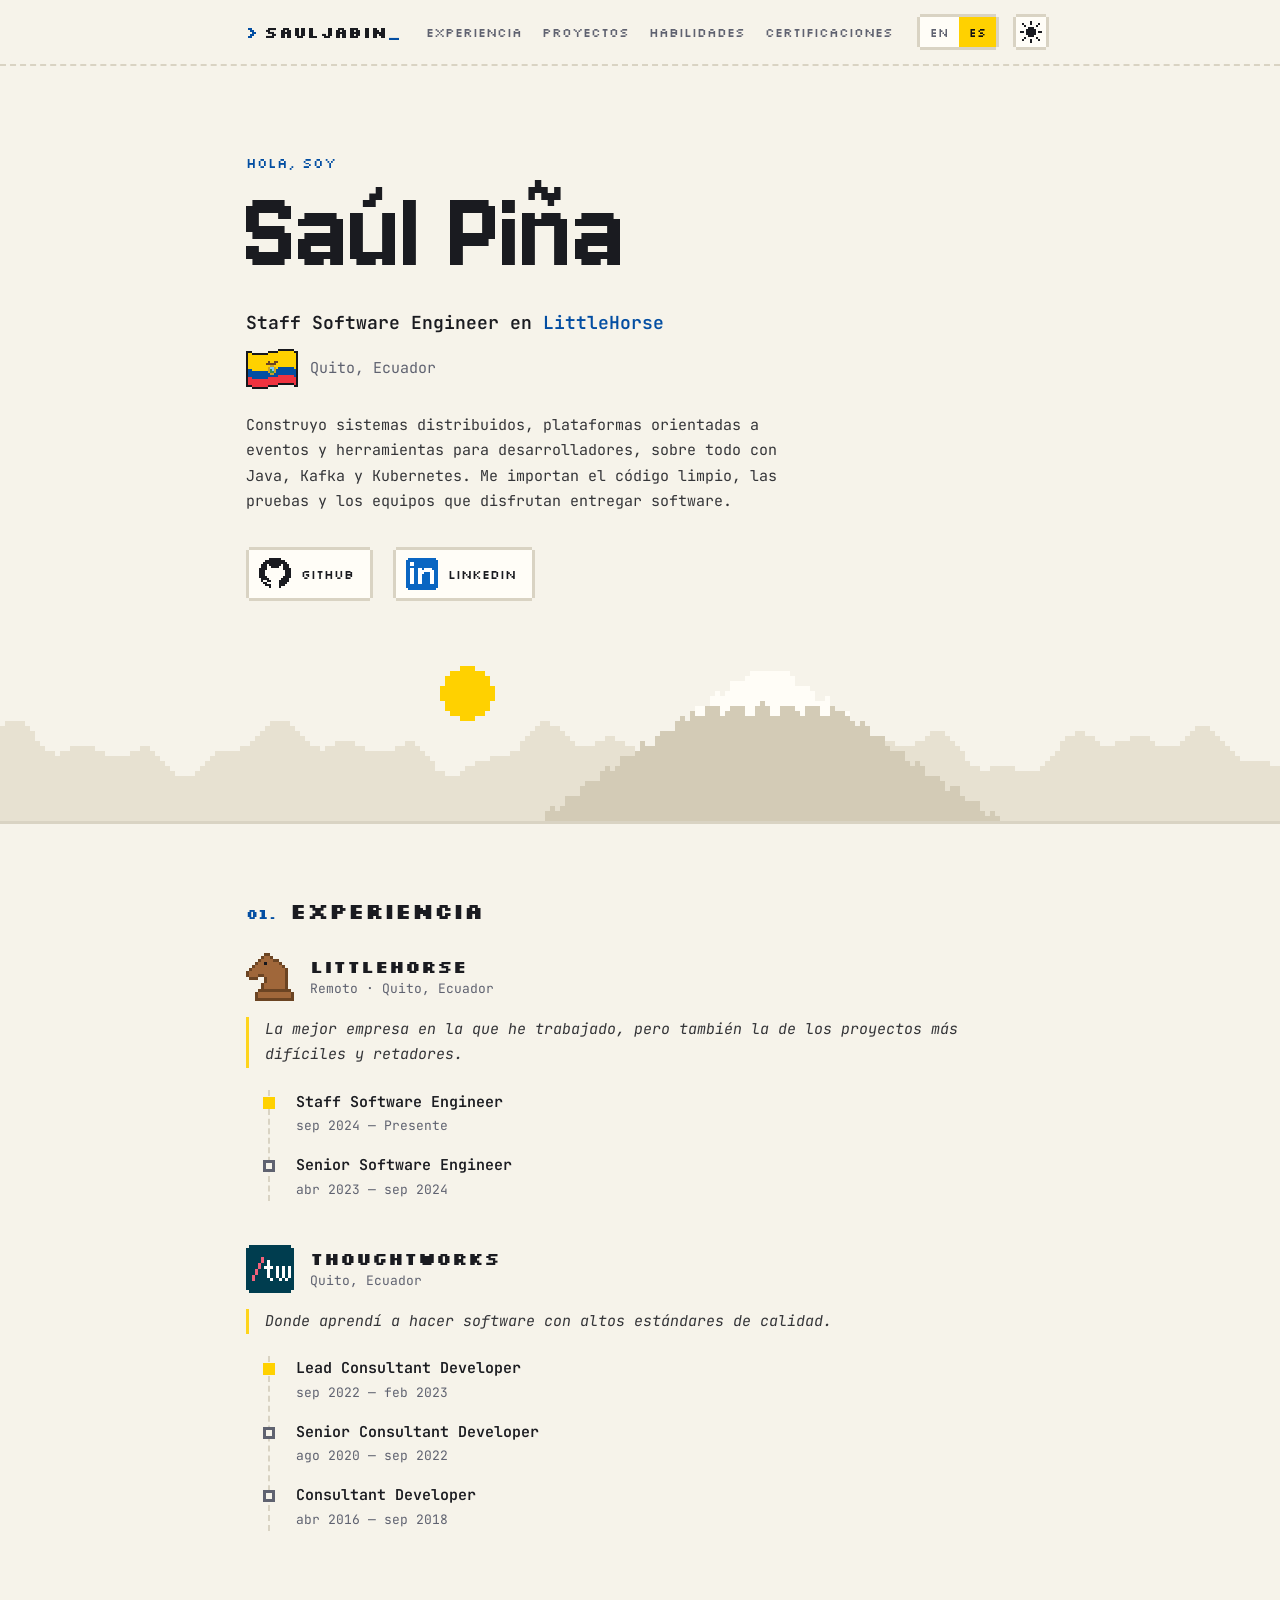
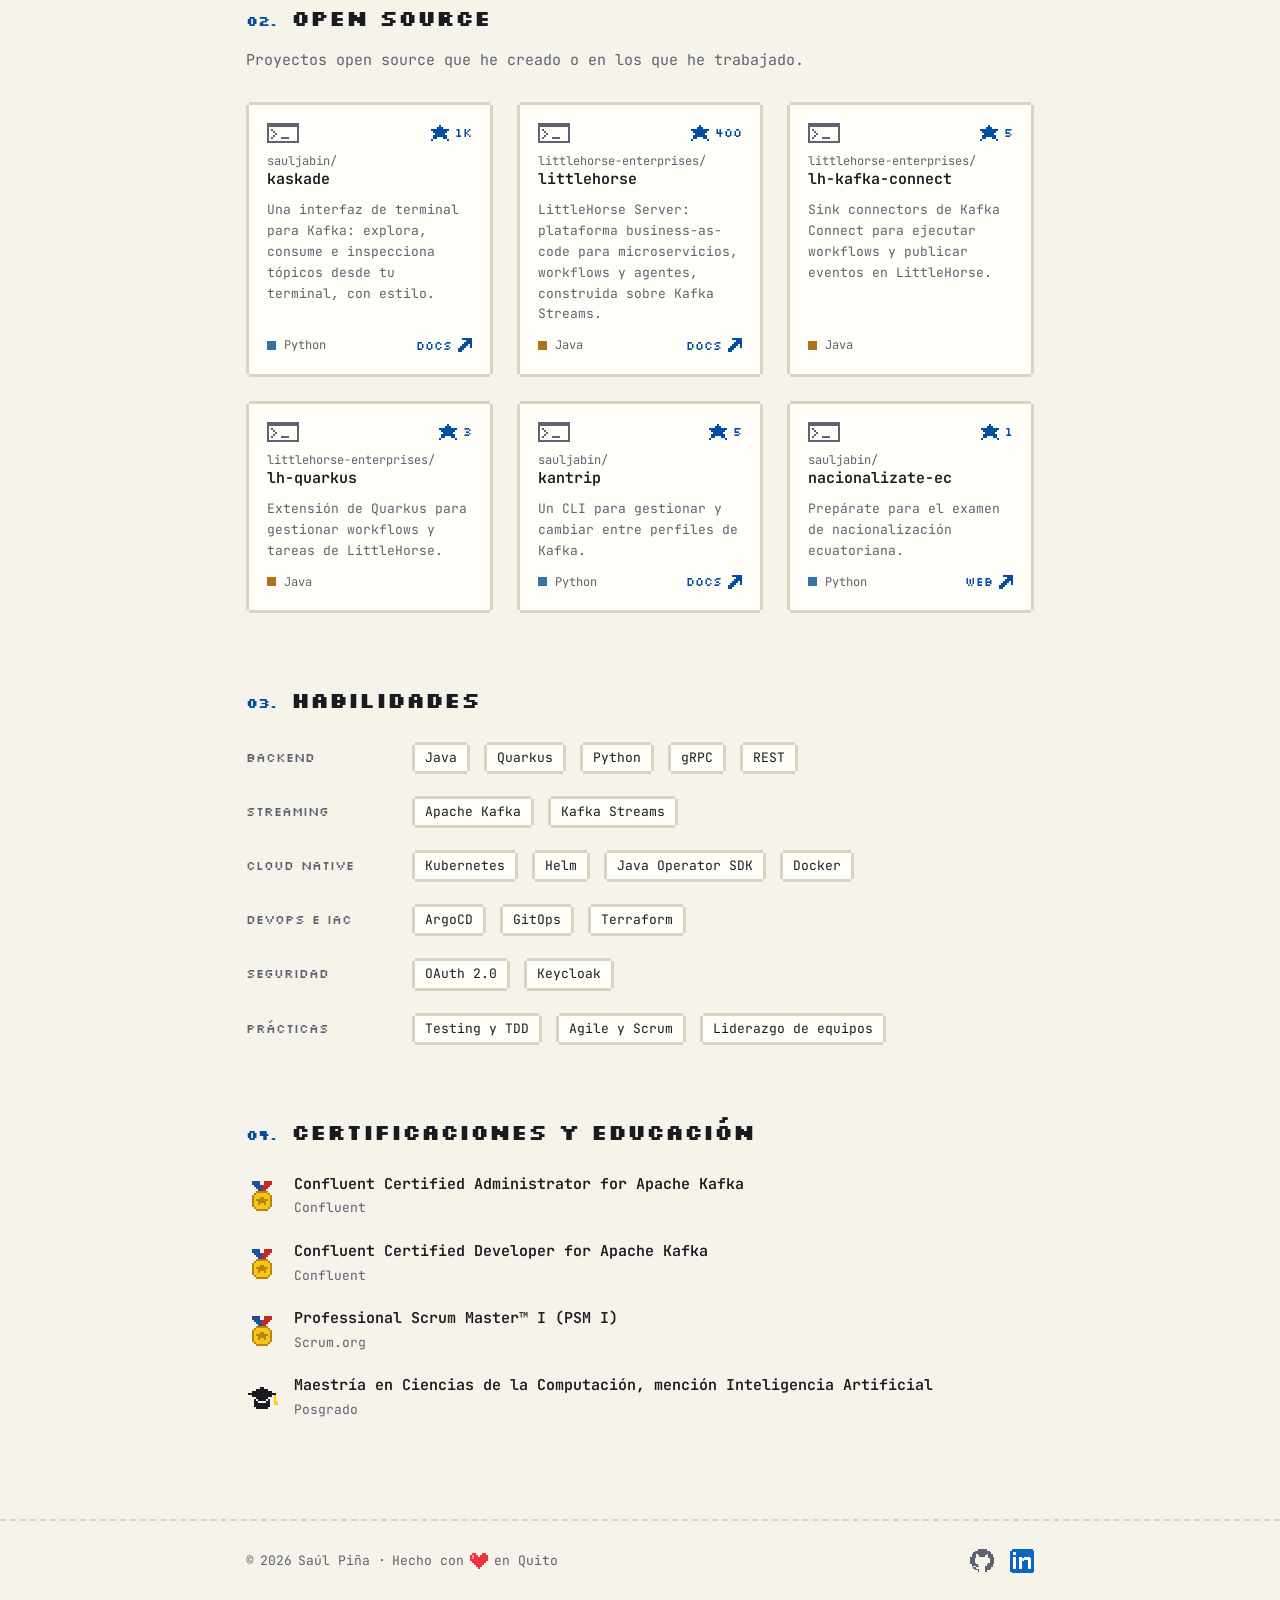
==== es/index.html @ d89e88f1 "fix(assets): stop browsers from mixing new pages with stale cached files GitHub Pages caches assets " ====
<!doctype html>
<!-- generated by tools/build.py: edit index.html and tools/es.json instead -->
<html lang="es">
  <head>
    <meta charset="utf-8">
    <meta name="viewport" content="width=device-width, initial-scale=1">
    <title data-i18n="meta.title">Saúl Piña · Staff Software Engineer en LittleHorse</title>
    <meta name="description" content="Saúl Piña, Staff Software Engineer en LittleHorse. Sistemas distribuidos, Apache Kafka, Kubernetes y Java desde Quito, Ecuador." data-i18n-content="meta.description">
    <meta name="author" content="Saúl Piña">
    <meta name="robots" content="index, follow">
    <link rel="canonical" href="https://sauljabin.dev/es/" data-page-url>
    <link rel="alternate" hreflang="en" href="https://sauljabin.dev/">
    <link rel="alternate" hreflang="es" href="https://sauljabin.dev/es/">
    <link rel="alternate" hreflang="x-default" href="https://sauljabin.dev/">
    <link rel="icon" href="/favicon.svg?v=9bf5a521" type="image/svg+xml">
    <link rel="apple-touch-icon" href="/apple-touch-icon.png?v=31f1ea6d">
    <meta name="theme-color" content="#0e0f13" media="(prefers-color-scheme: dark)">
    <meta name="theme-color" content="#f6f3ea" media="(prefers-color-scheme: light)">

    <meta property="og:type" content="profile">
    <meta property="og:site_name" content="sauljabin.dev">
    <meta property="og:url" content="https://sauljabin.dev/es/" data-page-url>
    <meta property="og:title" content="Saúl Piña · Staff Software Engineer en LittleHorse" data-i18n-content="meta.title">
    <meta property="og:description" content="Sistemas distribuidos, Apache Kafka, Kubernetes y Java desde Quito, Ecuador." data-i18n-content="meta.ogDescription">
    <meta property="og:locale" content="es_EC" data-i18n-content="meta.locale">
    <meta property="og:locale:alternate" content="en_US" data-i18n-content="meta.localeAlternate">
    <meta property="og:image" content="https://sauljabin.dev/assets/img/og.png?v=f5eff0d9">
    <meta property="og:image:width" content="1200">
    <meta property="og:image:height" content="630">
    <meta property="og:image:alt" content="Pixel art: Saúl Piña, Staff Software Engineer, con la bandera de Ecuador y el volcán Cotopaxi" data-i18n-content="meta.imageAlt">
    <meta property="profile:first_name" content="Saúl">
    <meta property="profile:last_name" content="Piña">
    <meta property="profile:username" content="sauljabin">
    <meta name="twitter:card" content="summary_large_image">
    <meta name="twitter:image" content="https://sauljabin.dev/assets/img/og.png?v=f5eff0d9">

    <script type="application/ld+json">
      {
        "@context": "https://schema.org",
        "@type": "Person",
        "name": "Saúl Piña",
        "alternateName": "sauljabin",
        "url": "https://sauljabin.dev/",
        "image": "https://github.com/sauljabin.png",
        "jobTitle": "Staff Software Engineer",
        "worksFor": { "@type": "Organization", "name": "LittleHorse", "url": "https://littlehorse.io" },
        "alumniOf": { "@type": "Organization", "name": "Thoughtworks", "url": "https://www.thoughtworks.com" },
        "address": { "@type": "PostalAddress", "addressLocality": "Quito", "addressCountry": "EC" },
        "knowsAbout": ["Java", "Quarkus", "Apache Kafka", "Kafka Streams", "Kubernetes", "Helm", "Java Operator SDK", "Docker", "Python", "gRPC", "REST", "Keycloak", "OAuth 2.0", "ArgoCD", "GitOps", "Terraform", "Test-driven development", "Scrum"],
        "hasCredential": [
          { "@type": "EducationalOccupationalCredential", "name": "Confluent Certified Administrator for Apache Kafka", "recognizedBy": { "@type": "Organization", "name": "Confluent" } },
          { "@type": "EducationalOccupationalCredential", "name": "Confluent Certified Developer for Apache Kafka", "recognizedBy": { "@type": "Organization", "name": "Confluent" } },
          { "@type": "EducationalOccupationalCredential", "name": "Professional Scrum Master I (PSM I)", "recognizedBy": { "@type": "Organization", "name": "Scrum.org" } },
          { "@type": "EducationalOccupationalCredential", "name": "Master's Degree in Computer Science, mention in Artificial Intelligence", "credentialCategory": "degree" }
        ],
        "sameAs": ["https://github.com/sauljabin", "https://www.linkedin.com/in/sauljabin/"]
      }
    </script>

    <script>
      try {
        // set theme before first paint to avoid a flash
        const theme = localStorage.getItem("theme");
        if (theme) document.documentElement.dataset.theme = theme;

        // send people to their language: saved choice first, then the browser's
        const lang = document.documentElement.lang;
        const saved = localStorage.getItem("lang");
        const browserEs = /^es\b/i.test(navigator.language || "");
        if (lang === "en" && (saved === "es" || (!saved && browserEs))) location.replace("/es/");
        if (lang === "es" && saved === "en") location.replace("/");
      } catch (e) {}
    </script>

    <link rel="preconnect" href="https://fonts.googleapis.com">
    <link rel="preconnect" href="https://fonts.gstatic.com" crossorigin>
    <link href="https://fonts.googleapis.com/css2?family=Jersey+10&family=JetBrains+Mono:ital,wght@0,400;0,600;1,400&family=Silkscreen:wght@400;700&display=swap" rel="stylesheet">
    <link rel="stylesheet" href="/assets/css/style.css?v=435826d3">
    <script src="/assets/js/main.js?v=8b68b13b" defer></script>
  </head>
  <body>
    <a class="skip" href="#main" data-i18n="skip">Saltar al contenido</a>

    <header class="topbar">
      <div class="wrap topbar-inner">
        <a class="logo" href="/es/" aria-label="sauljabin.dev">
          <span class="logo-prompt">&gt;</span>sauljabin<span class="cursor" aria-hidden="true">_</span>
        </a>
        <nav class="nav" aria-label="Sections">
          <a href="#experience" data-i18n="nav.experience">Experiencia</a>
          <a href="#projects" data-i18n="nav.projects">Proyectos</a>
          <a href="#skills" data-i18n="nav.skills">Habilidades</a>
          <a href="#certs" data-i18n="nav.certs">Certificaciones</a>
        </nav>
        <div class="controls">
          <nav class="lang" aria-label="Language">
            <a href="/" hreflang="en" lang="en" data-lang="en">EN</a>
            <a href="/es/" hreflang="es" lang="es" data-lang="es" aria-current="page">ES</a>
          </nav>
          <button type="button" class="theme-toggle" aria-label="Cambiar tema" data-i18n-label="theme">
            <svg class="px icon-sun" width="22" height="22" aria-hidden="true"><use href="/assets/img/pixel.svg?v=9d64ddb9#sun"/></svg>
            <svg class="px icon-moon" width="22" height="22" aria-hidden="true"><use href="/assets/img/pixel.svg?v=9d64ddb9#moon"/></svg>
          </button>
        </div>
      </div>
    </header>

    <main id="main">
      <section class="hero wrap">
        <p class="hello" data-i18n="hero.hello">Hola, soy</p>
        <h1 class="name">Saúl Piña</h1>
        <p class="role">
          <span data-i18n="hero.role">Staff Software Engineer en</span>
          <a href="https://littlehorse.io" target="_blank" rel="noopener">LittleHorse</a>
        </p>
        <p class="location">
          <svg class="px" width="52" height="40" role="img" aria-label="Ecuador"><use href="/assets/img/pixel.svg?v=9d64ddb9#flag-ec"/></svg>
          <span>Quito, Ecuador</span>
        </p>
        <p class="bio" data-i18n="hero.bio">Construyo sistemas distribuidos, plataformas orientadas a eventos y herramientas para desarrolladores, sobre todo con Java, Kafka y Kubernetes. Me importan el código limpio, las pruebas y los equipos que disfrutan entregar software.</p>
        <ul class="socials">
          <li>
            <a class="btn" href="https://github.com/sauljabin" target="_blank" rel="noopener me">
              <svg class="px" width="32" height="32" aria-hidden="true"><use href="/assets/img/pixel.svg?v=9d64ddb9#github"/></svg>
              <span>GitHub</span>
            </a>
          </li>
          <li>
            <a class="btn" href="https://www.linkedin.com/in/sauljabin/" target="_blank" rel="noopener me">
              <svg class="px" width="32" height="32" aria-hidden="true"><use href="/assets/img/pixel.svg?v=9d64ddb9#linkedin"/></svg>
              <span>LinkedIn</span>
            </a>
          </li>
        </ul>
      </section>

      <div class="scene" aria-hidden="true">
        <svg class="px" viewBox="0 0 560 36" preserveAspectRatio="xMidYMax slice">
          <use class="scene-sun" href="/assets/img/pixel.svg?v=9d64ddb9#scene-sun"/>
          <use class="scene-far" href="/assets/img/pixel.svg?v=9d64ddb9#scene-far"/>
          <use class="scene-mountain" href="/assets/img/pixel.svg?v=9d64ddb9#scene-mountain"/>
          <use class="scene-snow" href="/assets/img/pixel.svg?v=9d64ddb9#scene-snow"/>
        </svg>
      </div>

      <section id="experience" class="section wrap">
        <h2><span class="num">01</span><span data-i18n="nav.experience">Experiencia</span></h2>

        <article class="company">
          <header class="company-head">
            <svg class="px company-logo" width="48" height="48" aria-hidden="true"><use href="/assets/img/pixel.svg?v=9d64ddb9#knight"/></svg>
            <div>
              <h3><a href="https://littlehorse.io" target="_blank" rel="noopener">LittleHorse</a></h3>
              <p class="meta"><span data-i18n="exp.remote">Remoto</span> · Quito, Ecuador</p>
            </div>
          </header>
          <blockquote data-i18n="exp.lh">La mejor empresa en la que he trabajado, pero también la de los proyectos más difíciles y retadores.</blockquote>
          <ol class="roles">
            <li>
              <h4>Staff Software Engineer</h4>
              <p class="meta"><time datetime="2024-09">sep 2024</time> — <span data-i18n="exp.present">Presente</span></p>
            </li>
            <li>
              <h4>Senior Software Engineer</h4>
              <p class="meta"><time datetime="2023-04">abr 2023</time> — <time datetime="2024-09">sep 2024</time></p>
            </li>
          </ol>
        </article>

        <article class="company">
          <header class="company-head">
            <svg class="px company-logo" width="48" height="48" aria-hidden="true"><use href="/assets/img/pixel.svg?v=9d64ddb9#tw"/></svg>
            <div>
              <h3><a href="https://www.thoughtworks.com" target="_blank" rel="noopener">Thoughtworks</a></h3>
              <p class="meta">Quito, Ecuador</p>
            </div>
          </header>
          <blockquote data-i18n="exp.tw">Donde aprendí a hacer software con altos estándares de calidad.</blockquote>
          <ol class="roles">
            <li>
              <h4>Lead Consultant Developer</h4>
              <p class="meta"><time datetime="2022-09">sep 2022</time> — <time datetime="2023-02">feb 2023</time></p>
            </li>
            <li>
              <h4>Senior Consultant Developer</h4>
              <p class="meta"><time datetime="2020-08">ago 2020</time> — <time datetime="2022-09">sep 2022</time></p>
            </li>
            <li>
              <h4>Consultant Developer</h4>
              <p class="meta"><time datetime="2016-04">abr 2016</time> — <time datetime="2018-09">sep 2018</time></p>
            </li>
          </ol>
        </article>
      </section>

      <section id="projects" class="section wrap">
        <h2><span class="num">02</span><span data-i18n="projects.title">Open source</span></h2>
        <p class="lead" data-i18n="projects.lead">Proyectos open source que he creado o en los que he trabajado.</p>

        <ul class="grid">
          <li class="card" data-repo="sauljabin/kaskade">
            <div class="card-top">
              <svg class="px" width="32" height="20" aria-hidden="true"><use href="/assets/img/pixel.svg?v=9d64ddb9#terminal"/></svg>
              <span class="stars" title="GitHub stars"><svg class="px" width="18" height="16" aria-hidden="true"><use href="/assets/img/pixel.svg?v=9d64ddb9#star"/></svg><span class="stars-count">1k</span></span>
            </div>
            <h3><a class="card-link" href="https://github.com/sauljabin/kaskade" target="_blank" rel="noopener"><span class="owner">sauljabin/</span>kaskade</a></h3>
            <p data-i18n="projects.kaskade">Una interfaz de terminal para Kafka: explora, consume e inspecciona tópicos desde tu terminal, con estilo.</p>
            <div class="card-foot">
              <span class="langtag" style="--lang: #3572a5">Python</span>
              <a class="site" href="https://sauljabin.dev/kaskade/" target="_blank" rel="noopener">docs <svg class="px" width="14" height="14" aria-hidden="true"><use href="/assets/img/pixel.svg?v=9d64ddb9#arrow"/></svg></a>
            </div>
          </li>
          <li class="card" data-repo="littlehorse-enterprises/littlehorse">
            <div class="card-top">
              <svg class="px" width="32" height="20" aria-hidden="true"><use href="/assets/img/pixel.svg?v=9d64ddb9#terminal"/></svg>
              <span class="stars" title="GitHub stars"><svg class="px" width="18" height="16" aria-hidden="true"><use href="/assets/img/pixel.svg?v=9d64ddb9#star"/></svg><span class="stars-count">400</span></span>
            </div>
            <h3><a class="card-link" href="https://github.com/littlehorse-enterprises/littlehorse" target="_blank" rel="noopener"><span class="owner">littlehorse-enterprises/</span>littlehorse</a></h3>
            <p data-i18n="projects.littlehorse">LittleHorse Server: plataforma business-as-code para microservicios, workflows y agentes, construida sobre Kafka Streams.</p>
            <div class="card-foot">
              <span class="langtag" style="--lang: #b07219">Java</span>
              <a class="site" href="https://littlehorse.io/docs/server" target="_blank" rel="noopener">docs <svg class="px" width="14" height="14" aria-hidden="true"><use href="/assets/img/pixel.svg?v=9d64ddb9#arrow"/></svg></a>
            </div>
          </li>
          <li class="card" data-repo="littlehorse-enterprises/lh-kafka-connect">
            <div class="card-top">
              <svg class="px" width="32" height="20" aria-hidden="true"><use href="/assets/img/pixel.svg?v=9d64ddb9#terminal"/></svg>
              <span class="stars" title="GitHub stars"><svg class="px" width="18" height="16" aria-hidden="true"><use href="/assets/img/pixel.svg?v=9d64ddb9#star"/></svg><span class="stars-count">5</span></span>
            </div>
            <h3><a class="card-link" href="https://github.com/littlehorse-enterprises/lh-kafka-connect" target="_blank" rel="noopener"><span class="owner">littlehorse-enterprises/</span>lh-kafka-connect</a></h3>
            <p data-i18n="projects.lhKafkaConnect">Sink connectors de Kafka Connect para ejecutar workflows y publicar eventos en LittleHorse.</p>
            <div class="card-foot">
              <span class="langtag" style="--lang: #b07219">Java</span>
            </div>
          </li>
          <li class="card" data-repo="littlehorse-enterprises/lh-quarkus">
            <div class="card-top">
              <svg class="px" width="32" height="20" aria-hidden="true"><use href="/assets/img/pixel.svg?v=9d64ddb9#terminal"/></svg>
              <span class="stars" title="GitHub stars"><svg class="px" width="18" height="16" aria-hidden="true"><use href="/assets/img/pixel.svg?v=9d64ddb9#star"/></svg><span class="stars-count">3</span></span>
            </div>
            <h3><a class="card-link" href="https://github.com/littlehorse-enterprises/lh-quarkus" target="_blank" rel="noopener"><span class="owner">littlehorse-enterprises/</span>lh-quarkus</a></h3>
            <p data-i18n="projects.lhQuarkus">Extensión de Quarkus para gestionar workflows y tareas de LittleHorse.</p>
            <div class="card-foot">
              <span class="langtag" style="--lang: #b07219">Java</span>
            </div>
          </li>
          <li class="card" data-repo="sauljabin/kantrip">
            <div class="card-top">
              <svg class="px" width="32" height="20" aria-hidden="true"><use href="/assets/img/pixel.svg?v=9d64ddb9#terminal"/></svg>
              <span class="stars" title="GitHub stars"><svg class="px" width="18" height="16" aria-hidden="true"><use href="/assets/img/pixel.svg?v=9d64ddb9#star"/></svg><span class="stars-count">5</span></span>
            </div>
            <h3><a class="card-link" href="https://github.com/sauljabin/kantrip" target="_blank" rel="noopener"><span class="owner">sauljabin/</span>kantrip</a></h3>
            <p data-i18n="projects.kantrip">Un CLI para gestionar y cambiar entre perfiles de Kafka.</p>
            <div class="card-foot">
              <span class="langtag" style="--lang: #3572a5">Python</span>
              <a class="site" href="https://sauljabin.dev/kantrip/" target="_blank" rel="noopener">docs <svg class="px" width="14" height="14" aria-hidden="true"><use href="/assets/img/pixel.svg?v=9d64ddb9#arrow"/></svg></a>
            </div>
          </li>
          <li class="card" data-repo="sauljabin/nacionalizate-ec">
            <div class="card-top">
              <svg class="px" width="32" height="20" aria-hidden="true"><use href="/assets/img/pixel.svg?v=9d64ddb9#terminal"/></svg>
              <span class="stars" title="GitHub stars"><svg class="px" width="18" height="16" aria-hidden="true"><use href="/assets/img/pixel.svg?v=9d64ddb9#star"/></svg><span class="stars-count">1</span></span>
            </div>
            <h3><a class="card-link" href="https://github.com/sauljabin/nacionalizate-ec" target="_blank" rel="noopener"><span class="owner">sauljabin/</span>nacionalizate-ec</a></h3>
            <p data-i18n="projects.nacionalizate">Prepárate para el examen de nacionalización ecuatoriana.</p>
            <div class="card-foot">
              <span class="langtag" style="--lang: #3572a5">Python</span>
              <a class="site" href="https://sauljabin.dev/nacionalizate-ec/" target="_blank" rel="noopener">web <svg class="px" width="14" height="14" aria-hidden="true"><use href="/assets/img/pixel.svg?v=9d64ddb9#arrow"/></svg></a>
            </div>
          </li>
        </ul>
      </section>

      <section id="skills" class="section wrap">
        <h2><span class="num">03</span><span data-i18n="nav.skills">Habilidades</span></h2>
        <dl class="skills">
          <div>
            <dt data-i18n="skills.backend">Backend</dt>
            <dd><ul class="chips"><li>Java</li><li>Quarkus</li><li>Python</li><li>gRPC</li><li>REST</li></ul></dd>
          </div>
          <div>
            <dt data-i18n="skills.streaming">Streaming</dt>
            <dd><ul class="chips"><li>Apache Kafka</li><li>Kafka Streams</li></ul></dd>
          </div>
          <div>
            <dt data-i18n="skills.platform">Cloud native</dt>
            <dd><ul class="chips"><li>Kubernetes</li><li>Helm</li><li>Java Operator SDK</li><li>Docker</li></ul></dd>
          </div>
          <div>
            <dt data-i18n="skills.devops">DevOps e IaC</dt>
            <dd><ul class="chips"><li>ArgoCD</li><li>GitOps</li><li>Terraform</li></ul></dd>
          </div>
          <div>
            <dt data-i18n="skills.security">Seguridad</dt>
            <dd><ul class="chips"><li>OAuth 2.0</li><li>Keycloak</li></ul></dd>
          </div>
          <div>
            <dt data-i18n="skills.practices">Prácticas</dt>
            <dd><ul class="chips"><li data-i18n="skills.tdd">Testing y TDD</li><li data-i18n="skills.agile">Agile y Scrum</li><li data-i18n="skills.leadership">Liderazgo de equipos</li></ul></dd>
          </div>
        </dl>
      </section>

      <section id="certs" class="section wrap">
        <h2><span class="num">04</span><span data-i18n="certs.title">Certificaciones y educación</span></h2>
        <ul class="certs">
          <li>
            <svg class="px" width="32" height="32" aria-hidden="true"><use href="/assets/img/pixel.svg?v=9d64ddb9#medal"/></svg>
            <div><strong>Confluent Certified Administrator for Apache Kafka</strong><span class="meta">Confluent</span></div>
          </li>
          <li>
            <svg class="px" width="32" height="32" aria-hidden="true"><use href="/assets/img/pixel.svg?v=9d64ddb9#medal"/></svg>
            <div><strong>Confluent Certified Developer for Apache Kafka</strong><span class="meta">Confluent</span></div>
          </li>
          <li>
            <svg class="px" width="32" height="32" aria-hidden="true"><use href="/assets/img/pixel.svg?v=9d64ddb9#medal"/></svg>
            <div><strong>Professional Scrum Master™ I (PSM I)</strong><span class="meta">Scrum.org</span></div>
          </li>
          <li>
            <svg class="px" width="32" height="32" aria-hidden="true"><use href="/assets/img/pixel.svg?v=9d64ddb9#cap"/></svg>
            <div><strong data-i18n="certs.master">Maestría en Ciencias de la Computación, mención Inteligencia Artificial</strong><span class="meta" data-i18n="certs.masterMeta">Posgrado</span></div>
          </li>
        </ul>
      </section>
    </main>

    <footer class="footer">
      <div class="wrap footer-inner">
        <p>
          © <span class="year">2026</span> Saúl Piña ·
          <span data-i18n="footer.made">Hecho con</span>
          <svg class="px heart" width="18" height="16" role="img" aria-label="love"><use href="/assets/img/pixel.svg?v=9d64ddb9#heart"/></svg>
          <span data-i18n="footer.in">en Quito</span>
        </p>
        <ul class="footer-links">
          <li><a href="https://github.com/sauljabin" target="_blank" rel="noopener" aria-label="GitHub"><svg class="px" width="24" height="24" aria-hidden="true"><use href="/assets/img/pixel.svg?v=9d64ddb9#github"/></svg></a></li>
          <li><a href="https://www.linkedin.com/in/sauljabin/" target="_blank" rel="noopener" aria-label="LinkedIn"><svg class="px" width="24" height="24" aria-hidden="true"><use href="/assets/img/pixel.svg?v=9d64ddb9#linkedin"/></svg></a></li>
        </ul>
      </div>
    </footer>
  </body>
</html>
---- assets/css/style.css ----
:root {
  --bg: #0e0f13;
  --surface: #15171d;
  --text: #e9e6dc;
  --muted: #8d909b;
  --line: #2a2d36;
  --accent: #ffd100;
  --accent-text: #ffd100;
  --on-accent: #0e0f13;
  --link: #ffd100;
  --scene-far: #1b1e26;
  --scene-mountain: #262a35;
  --scene-snow: #d9dce4;
  --scene-sun: #ffd100;

  --px: 3px;
  --control: 30px;
  --font-display: "Jersey 10", ui-monospace, monospace;
  --font-pixel: "Silkscreen", ui-monospace, monospace;
  --font-mono: "JetBrains Mono", ui-monospace, SFMono-Regular, Menlo, monospace;

  color-scheme: dark;
}

@media (prefers-color-scheme: light) {
  :root:not([data-theme="dark"]) {
    --bg: #f6f3ea;
    --surface: #fffdf7;
    --text: #1a1b20;
    --muted: #5f6270;
    --line: #d9d3c3;
    --accent-text: #034ea2;
    --link: #034ea2;
    --scene-far: #e7e1d1;
    --scene-mountain: #d3cbb6;
    --scene-snow: #fffdf7;
    --scene-sun: #ffd100;
    color-scheme: light;
  }
}

:root[data-theme="light"] {
  --bg: #f6f3ea;
  --surface: #fffdf7;
  --text: #1a1b20;
  --muted: #5f6270;
  --line: #d9d3c3;
  --accent-text: #034ea2;
  --link: #034ea2;
  --scene-far: #e7e1d1;
  --scene-mountain: #d3cbb6;
  --scene-snow: #fffdf7;
  --scene-sun: #ffd100;
  color-scheme: light;
}

*,
*::before,
*::after {
  box-sizing: border-box;
}

html {
  scroll-behavior: smooth;
  scroll-padding-top: 5rem;
  -webkit-text-size-adjust: 100%;
}

body {
  margin: 0;
  background: var(--bg);
  color: var(--text);
  font: 400 15px/1.7 var(--font-mono);
  -webkit-font-smoothing: antialiased;
}

h1,
h2,
h3,
h4,
p,
ul,
ol,
dl,
dd,
blockquote {
  margin: 0;
  padding: 0;
}

ul,
ol {
  list-style: none;
}

a {
  color: var(--link);
  text-decoration: none;
}

a:hover {
  text-decoration: underline;
  text-underline-offset: 3px;
}

:focus-visible {
  outline: 2px dashed var(--accent);
  outline-offset: 3px;
}

::selection {
  background: var(--accent);
  color: var(--on-accent);
}

svg.px {
  display: inline-block;
  flex: none;
  shape-rendering: crispEdges;
  vertical-align: middle;
}

.wrap {
  width: 100%;
  max-width: 820px;
  margin: 0 auto;
  padding: 0 16px;
}

.meta {
  color: var(--muted);
  font-size: 13px;
}

/* pixel border: four hard shadows leave the corners notched */
.pixel-box,
.btn,
.card,
.chips li,
.lang,
.theme-toggle {
  background: var(--surface);
  box-shadow:
    0 calc(-1 * var(--px)) 0 0 var(--line),
    0 var(--px) 0 0 var(--line),
    calc(-1 * var(--px)) 0 0 0 var(--line),
    var(--px) 0 0 0 var(--line);
}

.skip {
  position: absolute;
  left: -9999px;
}

.skip:focus {
  left: 16px;
  top: 16px;
  z-index: 10;
  padding: 8px 12px;
  background: var(--accent);
  color: var(--on-accent);
}

/* top bar */

.topbar {
  position: sticky;
  top: 0;
  z-index: 5;
  background: color-mix(in srgb, var(--bg) 88%, transparent);
  backdrop-filter: blur(6px);
  border-bottom: 2px dashed var(--line);
}

.topbar-inner {
  display: flex;
  align-items: center;
  gap: 24px;
  height: 64px;
}

.logo {
  font: 700 16px var(--font-pixel);
  color: var(--text);
  letter-spacing: 0.02em;
}

.logo:hover {
  text-decoration: none;
}

.logo-prompt {
  color: var(--accent-text);
  margin-right: 6px;
}

.cursor {
  color: var(--accent-text);
  animation: blink 1.1s steps(1) infinite;
}

@keyframes blink {
  50% {
    opacity: 0;
  }
}

.nav {
  display: flex;
  gap: 20px;
  margin-left: auto;
  font: 400 13px var(--font-pixel);
}

.nav a {
  color: var(--muted);
}

.nav a:hover {
  color: var(--text);
  text-decoration: none;
}

.controls {
  display: flex;
  align-items: center;
  gap: 14px;
}

.lang {
  display: flex;
  margin: var(--px);
}

.lang a,
.theme-toggle {
  border: 0;
  background: none;
  color: var(--muted);
  font: 400 12px var(--font-pixel);
  cursor: pointer;
}

.lang a {
  display: grid;
  place-items: center;
  height: var(--control);
  padding: 0 10px;
}

.lang a:hover {
  color: var(--text);
  text-decoration: none;
}

.lang a[aria-current="page"] {
  background: var(--accent);
  color: var(--on-accent);
}

/* same height as the language switcher; the 22px icon leaves 4px on each side */
.theme-toggle {
  display: grid;
  place-items: center;
  width: var(--control);
  height: var(--control);
  margin: var(--px);
  padding: 0;
  background: var(--surface);
  color: var(--text);
}

.theme-toggle:hover {
  color: var(--accent-text);
}

.icon-sun {
  display: none !important;
}

@media (prefers-color-scheme: light) {
  :root:not([data-theme="dark"]) .icon-sun {
    display: inline-block !important;
  }
  :root:not([data-theme="dark"]) .icon-moon {
    display: none;
  }
}

:root[data-theme="light"] .icon-sun {
  display: inline-block !important;
}

:root[data-theme="light"] .icon-moon {
  display: none;
}

/* hero */

.hero {
  padding-top: 88px;
  padding-bottom: 40px;
}

.hello {
  font: 400 14px var(--font-pixel);
  color: var(--accent-text);
}

.name {
  margin-top: 4px;
  font: 400 clamp(72px, 21vw, 120px) / 0.95 var(--font-display);
  letter-spacing: 0.01em;
}

.role {
  margin-top: 18px;
  font-size: 18px;
  font-weight: 600;
}

.location {
  display: flex;
  align-items: center;
  gap: 12px;
  margin-top: 10px;
  color: var(--muted);
}

.bio {
  max-width: 60ch;
  margin-top: 24px;
  color: var(--text);
  opacity: 0.88;
}

.socials {
  display: flex;
  flex-wrap: wrap;
  gap: 20px;
  margin-top: 32px;
}

.btn {
  display: inline-flex;
  align-items: center;
  gap: 10px;
  margin: var(--px);
  padding: 8px 16px 8px 10px;
  color: var(--text);
  font: 400 13px var(--font-pixel);
  transition: transform 0.12s steps(2);
}

.btn:hover {
  text-decoration: none;
  transform: translateY(calc(-1 * var(--px)));
  box-shadow:
    0 calc(-1 * var(--px)) 0 0 var(--accent),
    0 var(--px) 0 0 var(--accent),
    calc(-1 * var(--px)) 0 0 0 var(--accent),
    var(--px) 0 0 0 var(--accent),
    0 calc(3 * var(--px)) 0 0 color-mix(in srgb, var(--accent) 35%, transparent);
}

/* pixel landscape */

.scene {
  border-bottom: var(--px) solid var(--line);
}

/* height = 36 sprite pixels at an integer scale, so pixels stay square and sharp */
.scene svg {
  display: block;
  width: 100%;
  height: 144px;
}

@media (min-width: 720px) {
  .scene svg {
    height: 180px;
  }
}

.scene-far {
  color: var(--scene-far);
}

.scene-mountain {
  color: var(--scene-mountain);
}

.scene-snow {
  color: var(--scene-snow);
}

.scene-sun {
  color: var(--scene-sun);
}

/* sections */

.section {
  padding-top: 72px;
}

.section h2 {
  display: flex;
  align-items: baseline;
  gap: 14px;
  margin-bottom: 28px;
  font: 700 22px var(--font-pixel);
}

.num {
  color: var(--accent-text);
  font-size: 14px;
}

.num::after {
  content: ".";
}

.lead {
  margin: -12px 0 28px;
  color: var(--muted);
}

/* experience */

.company + .company {
  margin-top: 44px;
}

.company-head {
  display: flex;
  align-items: center;
  gap: 16px;
}

.company h3 {
  font: 700 18px var(--font-pixel);
}

.company h3 a {
  color: var(--text);
}

.company blockquote {
  margin: 16px 0 0;
  padding-left: 16px;
  border-left: var(--px) solid var(--accent);
  font-style: italic;
  color: var(--text);
  opacity: 0.88;
}

.roles {
  position: relative;
  margin: 22px 0 0 22px;
  padding-left: 26px;
  border-left: 2px dashed var(--line);
}

.roles li {
  position: relative;
}

.roles li + li {
  margin-top: 16px;
}

.roles li::before {
  content: "";
  position: absolute;
  left: -33px;
  top: 7px;
  width: 12px;
  height: 12px;
  background: var(--bg);
  box-shadow: inset 0 0 0 var(--px) var(--muted);
}

.roles li:first-child::before {
  background: var(--accent);
  box-shadow: none;
}

.roles h4 {
  font-size: 15px;
  font-weight: 600;
}

/* projects */

.grid {
  display: grid;
  grid-template-columns: repeat(auto-fill, minmax(min(100%, 240px), 1fr));
  gap: 24px;
}

.card {
  position: relative;
  display: flex;
  flex-direction: column;
  gap: 10px;
  margin: var(--px);
  padding: 18px;
  transition: transform 0.12s steps(2);
}

.card:hover {
  transform: translateY(calc(-1 * var(--px)));
  box-shadow:
    0 calc(-1 * var(--px)) 0 0 var(--accent),
    0 var(--px) 0 0 var(--accent),
    calc(-1 * var(--px)) 0 0 0 var(--accent),
    var(--px) 0 0 0 var(--accent),
    0 calc(3 * var(--px)) 0 0 color-mix(in srgb, var(--accent) 35%, transparent);
}

.card-top {
  display: flex;
  justify-content: space-between;
  align-items: center;
  color: var(--muted);
}

.stars {
  display: inline-flex;
  align-items: center;
  gap: 6px;
  font: 400 12px var(--font-pixel);
  color: var(--accent-text);
}

.card h3 {
  font-size: 15px;
  font-weight: 600;
  line-height: 1.4;
  overflow-wrap: anywhere;
}

.card-link {
  color: var(--text);
}

/* the whole card is clickable */
.card-link::after {
  content: "";
  position: absolute;
  inset: 0;
}

.owner {
  display: block;
  color: var(--muted);
  font-size: 12px;
  font-weight: 400;
}

.card p {
  flex: 1;
  color: var(--muted);
  font-size: 13px;
  line-height: 1.6;
}

.card-foot {
  display: flex;
  justify-content: space-between;
  align-items: center;
  font-size: 12px;
}

.langtag {
  display: inline-flex;
  align-items: center;
  gap: 8px;
  color: var(--muted);
}

.langtag::before {
  content: "";
  width: 9px;
  height: 9px;
  background: var(--lang);
}

.site {
  position: relative;
  z-index: 1;
  display: inline-flex;
  align-items: center;
  gap: 6px;
  font: 400 12px var(--font-pixel);
}

/* skills */

.skills {
  display: grid;
  gap: 22px;
}

.skills > div {
  display: grid;
  grid-template-columns: 150px 1fr;
  gap: 16px;
  align-items: baseline;
}

.skills dt {
  font: 400 13px var(--font-pixel);
  color: var(--muted);
}

.chips {
  display: flex;
  flex-wrap: wrap;
  gap: 14px;
}

.chips li {
  margin: var(--px);
  padding: 2px 10px;
  font-size: 13px;
}

/* certifications */

.certs {
  display: grid;
  gap: 20px;
}

.certs li {
  display: flex;
  align-items: center;
  gap: 16px;
}

.certs strong {
  display: block;
  font-weight: 600;
  line-height: 1.45;
}

/* footer */

.footer {
  margin-top: 96px;
  padding: 28px 0 40px;
  border-top: 2px dashed var(--line);
  color: var(--muted);
  font-size: 13px;
}

.footer-inner {
  display: flex;
  flex-wrap: wrap;
  justify-content: space-between;
  align-items: center;
  gap: 16px;
}

.footer p {
  display: flex;
  flex-wrap: wrap;
  align-items: center;
  gap: 6px;
}

.footer-links {
  display: flex;
  gap: 16px;
}

.footer-links a {
  color: var(--muted);
}

.footer-links a:hover {
  color: var(--text);
}

@media (max-width: 720px) {
  .nav {
    display: none;
  }

  .controls {
    margin-left: auto;
  }

  .hero {
    padding-top: 56px;
  }

  .skills > div {
    grid-template-columns: 1fr;
    gap: 8px;
  }
}

@media (prefers-reduced-motion: reduce) {
  html {
    scroll-behavior: auto;
  }

  .cursor {
    animation: none;
  }

  .btn,
  .card {
    transition: none;
  }
}
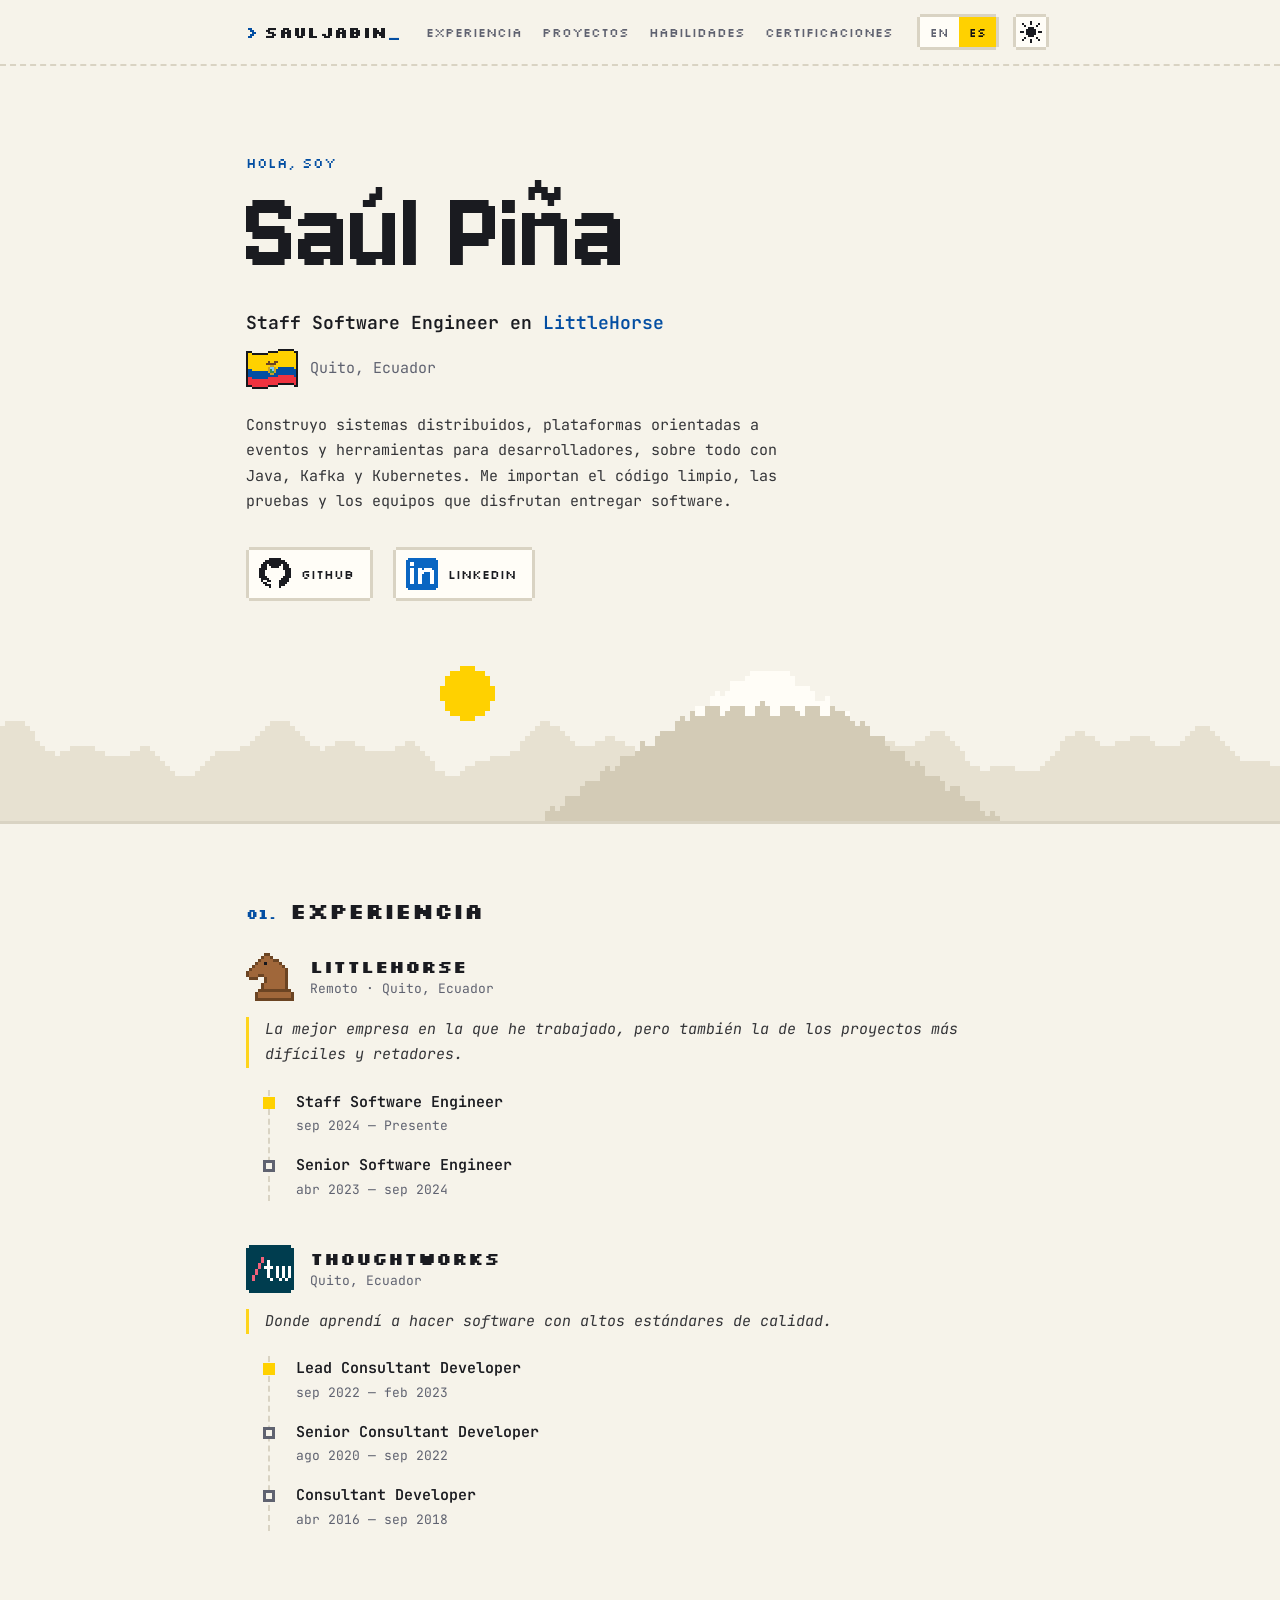
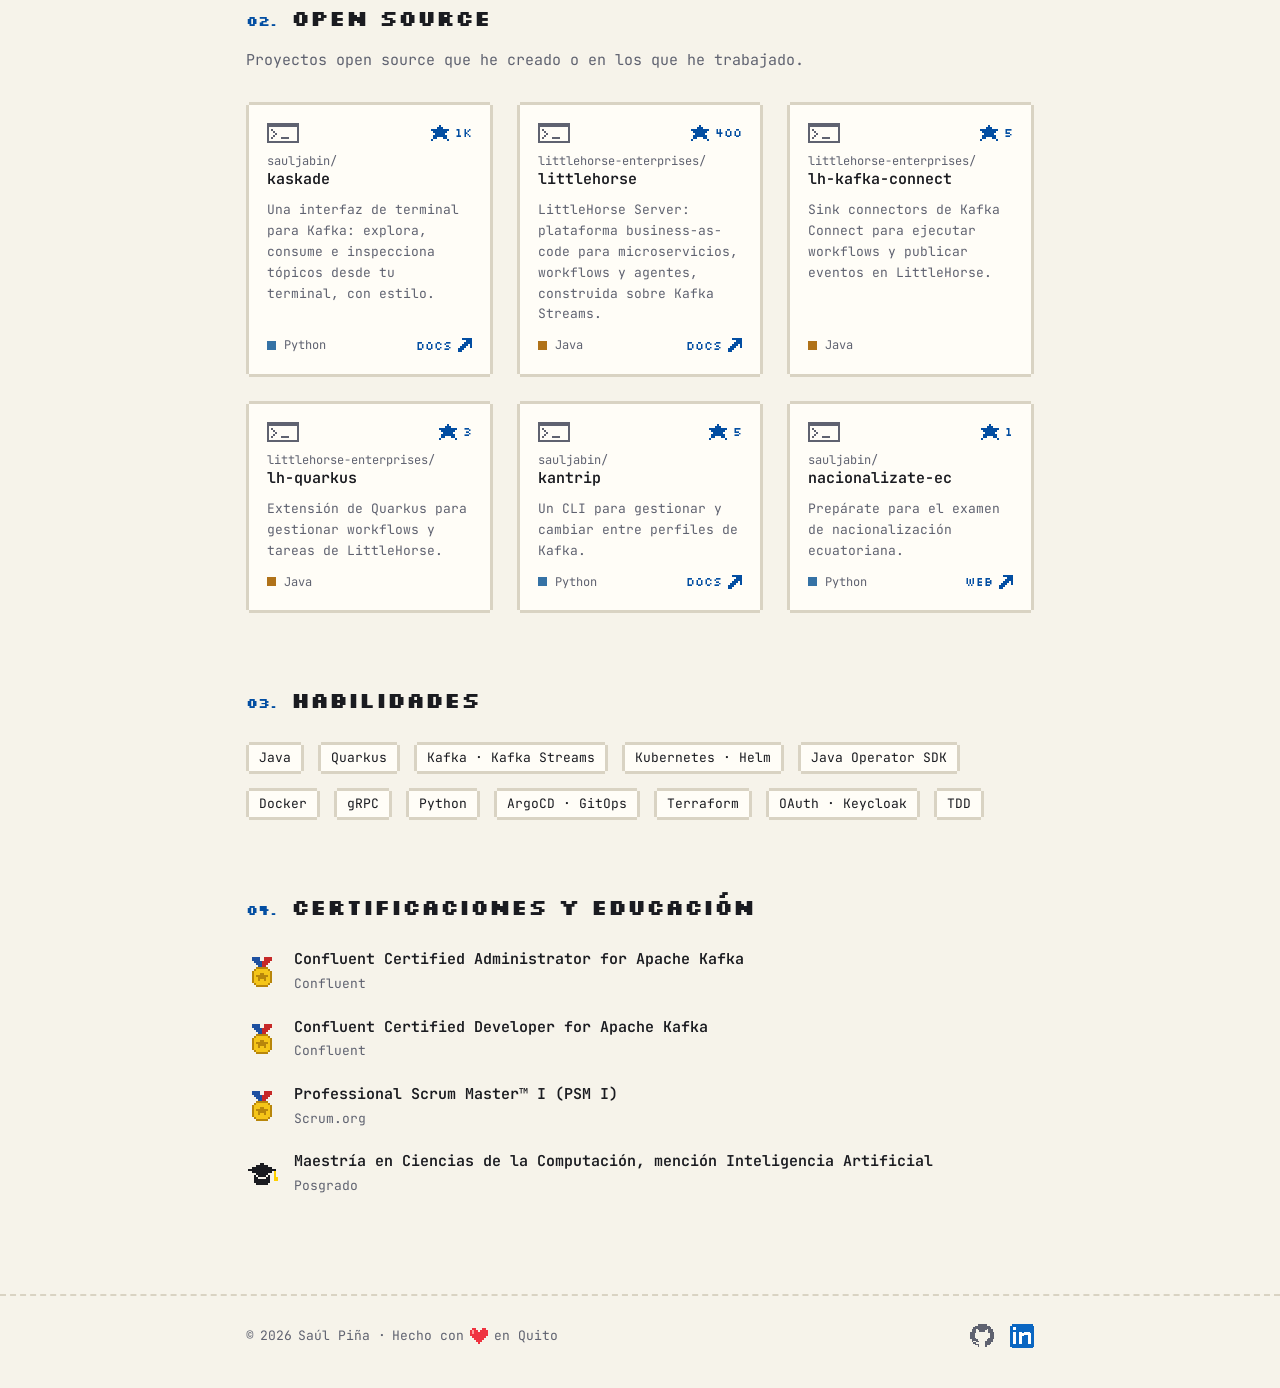
==== commit ffb29247: "feat(skills): show skills as one compact list of chips The six skill categories took a lot of space " ====
--- a/es/index.html
+++ b/es/index.html
@@ -46,7 +46,7 @@
         "worksFor": { "@type": "Organization", "name": "LittleHorse", "url": "https://littlehorse.io" },
         "alumniOf": { "@type": "Organization", "name": "Thoughtworks", "url": "https://www.thoughtworks.com" },
         "address": { "@type": "PostalAddress", "addressLocality": "Quito", "addressCountry": "EC" },
-        "knowsAbout": ["Java", "Quarkus", "Apache Kafka", "Kafka Streams", "Kubernetes", "Helm", "Java Operator SDK", "Docker", "Python", "gRPC", "REST", "Keycloak", "OAuth 2.0", "ArgoCD", "GitOps", "Terraform", "Test-driven development", "Scrum"],
+        "knowsAbout": ["Java", "Quarkus", "Apache Kafka", "Kafka Streams", "Kubernetes", "Helm", "Java Operator SDK", "Docker", "Python", "gRPC", "Keycloak", "OAuth 2.0", "ArgoCD", "GitOps", "Terraform", "Test-driven development"],
         "hasCredential": [
           { "@type": "EducationalOccupationalCredential", "name": "Confluent Certified Administrator for Apache Kafka", "recognizedBy": { "@type": "Organization", "name": "Confluent" } },
           { "@type": "EducationalOccupationalCredential", "name": "Confluent Certified Developer for Apache Kafka", "recognizedBy": { "@type": "Organization", "name": "Confluent" } },
@@ -75,7 +75,7 @@
     <link rel="preconnect" href="https://fonts.googleapis.com">
     <link rel="preconnect" href="https://fonts.gstatic.com" crossorigin>
     <link href="https://fonts.googleapis.com/css2?family=Jersey+10&family=JetBrains+Mono:ital,wght@0,400;0,600;1,400&family=Silkscreen:wght@400;700&display=swap" rel="stylesheet">
-    <link rel="stylesheet" href="/assets/css/style.css?v=435826d3">
+    <link rel="stylesheet" href="/assets/css/style.css?v=76ed0b39">
     <script src="/assets/js/main.js?v=8b68b13b" defer></script>
   </head>
   <body>
@@ -98,8 +98,8 @@
             <a href="/es/" hreflang="es" lang="es" data-lang="es" aria-current="page">ES</a>
           </nav>
           <button type="button" class="theme-toggle" aria-label="Cambiar tema" data-i18n-label="theme">
-            <svg class="px icon-sun" width="22" height="22" aria-hidden="true"><use href="/assets/img/pixel.svg?v=9d64ddb9#sun"/></svg>
-            <svg class="px icon-moon" width="22" height="22" aria-hidden="true"><use href="/assets/img/pixel.svg?v=9d64ddb9#moon"/></svg>
+            <svg class="px icon-sun" width="22" height="22" aria-hidden="true"><use href="/assets/img/pixel.svg?v=e0c99837#sun"/></svg>
+            <svg class="px icon-moon" width="22" height="22" aria-hidden="true"><use href="/assets/img/pixel.svg?v=e0c99837#moon"/></svg>
           </button>
         </div>
       </div>
@@ -114,20 +114,20 @@
           <a href="https://littlehorse.io" target="_blank" rel="noopener">LittleHorse</a>
         </p>
         <p class="location">
-          <svg class="px" width="52" height="40" role="img" aria-label="Ecuador"><use href="/assets/img/pixel.svg?v=9d64ddb9#flag-ec"/></svg>
+          <svg class="px" width="52" height="40" role="img" aria-label="Ecuador"><use href="/assets/img/pixel.svg?v=e0c99837#flag-ec"/></svg>
           <span>Quito, Ecuador</span>
         </p>
         <p class="bio" data-i18n="hero.bio">Construyo sistemas distribuidos, plataformas orientadas a eventos y herramientas para desarrolladores, sobre todo con Java, Kafka y Kubernetes. Me importan el código limpio, las pruebas y los equipos que disfrutan entregar software.</p>
         <ul class="socials">
           <li>
             <a class="btn" href="https://github.com/sauljabin" target="_blank" rel="noopener me">
-              <svg class="px" width="32" height="32" aria-hidden="true"><use href="/assets/img/pixel.svg?v=9d64ddb9#github"/></svg>
+              <svg class="px" width="32" height="32" aria-hidden="true"><use href="/assets/img/pixel.svg?v=e0c99837#github"/></svg>
               <span>GitHub</span>
             </a>
           </li>
           <li>
             <a class="btn" href="https://www.linkedin.com/in/sauljabin/" target="_blank" rel="noopener me">
-              <svg class="px" width="32" height="32" aria-hidden="true"><use href="/assets/img/pixel.svg?v=9d64ddb9#linkedin"/></svg>
+              <svg class="px" width="32" height="32" aria-hidden="true"><use href="/assets/img/pixel.svg?v=e0c99837#linkedin"/></svg>
               <span>LinkedIn</span>
             </a>
           </li>
@@ -135,11 +135,21 @@
       </section>
 
       <div class="scene" aria-hidden="true">
-        <svg class="px" viewBox="0 0 560 36" preserveAspectRatio="xMidYMax slice">
-          <use class="scene-sun" href="/assets/img/pixel.svg?v=9d64ddb9#scene-sun"/>
-          <use class="scene-far" href="/assets/img/pixel.svg?v=9d64ddb9#scene-far"/>
-          <use class="scene-mountain" href="/assets/img/pixel.svg?v=9d64ddb9#scene-mountain"/>
-          <use class="scene-snow" href="/assets/img/pixel.svg?v=9d64ddb9#scene-snow"/>
+        <svg class="px landscape" viewBox="0 0 560 36" preserveAspectRatio="xMidYMax slice">
+          <use class="scene-sun" href="/assets/img/pixel.svg?v=e0c99837#scene-sun"/>
+          <use class="scene-far" href="/assets/img/pixel.svg?v=e0c99837#scene-far"/>
+          <use class="scene-mountain" href="/assets/img/pixel.svg?v=e0c99837#scene-mountain"/>
+          <use class="scene-snow" href="/assets/img/pixel.svg?v=e0c99837#scene-snow"/>
+        </svg>
+        <svg class="px condor" viewBox="0 0 35 8">
+          <g class="condor-glide">
+            <use class="condor-body" href="/assets/img/pixel.svg?v=e0c99837#condor-glide"/>
+            <use class="condor-white" href="/assets/img/pixel.svg?v=e0c99837#condor-glide-white"/>
+          </g>
+          <g class="condor-flap">
+            <use class="condor-body" href="/assets/img/pixel.svg?v=e0c99837#condor-flap"/>
+            <use class="condor-white" href="/assets/img/pixel.svg?v=e0c99837#condor-flap-white"/>
+          </g>
         </svg>
       </div>
 
@@ -148,7 +158,7 @@
 
         <article class="company">
           <header class="company-head">
-            <svg class="px company-logo" width="48" height="48" aria-hidden="true"><use href="/assets/img/pixel.svg?v=9d64ddb9#knight"/></svg>
+            <svg class="px company-logo" width="48" height="48" aria-hidden="true"><use href="/assets/img/pixel.svg?v=e0c99837#knight"/></svg>
             <div>
               <h3><a href="https://littlehorse.io" target="_blank" rel="noopener">LittleHorse</a></h3>
               <p class="meta"><span data-i18n="exp.remote">Remoto</span> · Quito, Ecuador</p>
@@ -169,7 +179,7 @@
 
         <article class="company">
           <header class="company-head">
-            <svg class="px company-logo" width="48" height="48" aria-hidden="true"><use href="/assets/img/pixel.svg?v=9d64ddb9#tw"/></svg>
+            <svg class="px company-logo" width="48" height="48" aria-hidden="true"><use href="/assets/img/pixel.svg?v=e0c99837#tw"/></svg>
             <div>
               <h3><a href="https://www.thoughtworks.com" target="_blank" rel="noopener">Thoughtworks</a></h3>
               <p class="meta">Quito, Ecuador</p>
@@ -200,32 +210,32 @@
         <ul class="grid">
           <li class="card" data-repo="sauljabin/kaskade">
             <div class="card-top">
-              <svg class="px" width="32" height="20" aria-hidden="true"><use href="/assets/img/pixel.svg?v=9d64ddb9#terminal"/></svg>
-              <span class="stars" title="GitHub stars"><svg class="px" width="18" height="16" aria-hidden="true"><use href="/assets/img/pixel.svg?v=9d64ddb9#star"/></svg><span class="stars-count">1k</span></span>
+              <svg class="px" width="32" height="20" aria-hidden="true"><use href="/assets/img/pixel.svg?v=e0c99837#terminal"/></svg>
+              <span class="stars" title="GitHub stars"><svg class="px" width="18" height="16" aria-hidden="true"><use href="/assets/img/pixel.svg?v=e0c99837#star"/></svg><span class="stars-count">1k</span></span>
             </div>
             <h3><a class="card-link" href="https://github.com/sauljabin/kaskade" target="_blank" rel="noopener"><span class="owner">sauljabin/</span>kaskade</a></h3>
             <p data-i18n="projects.kaskade">Una interfaz de terminal para Kafka: explora, consume e inspecciona tópicos desde tu terminal, con estilo.</p>
             <div class="card-foot">
               <span class="langtag" style="--lang: #3572a5">Python</span>
-              <a class="site" href="https://sauljabin.dev/kaskade/" target="_blank" rel="noopener">docs <svg class="px" width="14" height="14" aria-hidden="true"><use href="/assets/img/pixel.svg?v=9d64ddb9#arrow"/></svg></a>
+              <a class="site" href="https://sauljabin.dev/kaskade/" target="_blank" rel="noopener">docs <svg class="px" width="14" height="14" aria-hidden="true"><use href="/assets/img/pixel.svg?v=e0c99837#arrow"/></svg></a>
             </div>
           </li>
           <li class="card" data-repo="littlehorse-enterprises/littlehorse">
             <div class="card-top">
-              <svg class="px" width="32" height="20" aria-hidden="true"><use href="/assets/img/pixel.svg?v=9d64ddb9#terminal"/></svg>
-              <span class="stars" title="GitHub stars"><svg class="px" width="18" height="16" aria-hidden="true"><use href="/assets/img/pixel.svg?v=9d64ddb9#star"/></svg><span class="stars-count">400</span></span>
+              <svg class="px" width="32" height="20" aria-hidden="true"><use href="/assets/img/pixel.svg?v=e0c99837#terminal"/></svg>
+              <span class="stars" title="GitHub stars"><svg class="px" width="18" height="16" aria-hidden="true"><use href="/assets/img/pixel.svg?v=e0c99837#star"/></svg><span class="stars-count">400</span></span>
             </div>
             <h3><a class="card-link" href="https://github.com/littlehorse-enterprises/littlehorse" target="_blank" rel="noopener"><span class="owner">littlehorse-enterprises/</span>littlehorse</a></h3>
             <p data-i18n="projects.littlehorse">LittleHorse Server: plataforma business-as-code para microservicios, workflows y agentes, construida sobre Kafka Streams.</p>
             <div class="card-foot">
               <span class="langtag" style="--lang: #b07219">Java</span>
-              <a class="site" href="https://littlehorse.io/docs/server" target="_blank" rel="noopener">docs <svg class="px" width="14" height="14" aria-hidden="true"><use href="/assets/img/pixel.svg?v=9d64ddb9#arrow"/></svg></a>
+              <a class="site" href="https://littlehorse.io/docs/server" target="_blank" rel="noopener">docs <svg class="px" width="14" height="14" aria-hidden="true"><use href="/assets/img/pixel.svg?v=e0c99837#arrow"/></svg></a>
             </div>
           </li>
           <li class="card" data-repo="littlehorse-enterprises/lh-kafka-connect">
             <div class="card-top">
-              <svg class="px" width="32" height="20" aria-hidden="true"><use href="/assets/img/pixel.svg?v=9d64ddb9#terminal"/></svg>
-              <span class="stars" title="GitHub stars"><svg class="px" width="18" height="16" aria-hidden="true"><use href="/assets/img/pixel.svg?v=9d64ddb9#star"/></svg><span class="stars-count">5</span></span>
+              <svg class="px" width="32" height="20" aria-hidden="true"><use href="/assets/img/pixel.svg?v=e0c99837#terminal"/></svg>
+              <span class="stars" title="GitHub stars"><svg class="px" width="18" height="16" aria-hidden="true"><use href="/assets/img/pixel.svg?v=e0c99837#star"/></svg><span class="stars-count">5</span></span>
             </div>
             <h3><a class="card-link" href="https://github.com/littlehorse-enterprises/lh-kafka-connect" target="_blank" rel="noopener"><span class="owner">littlehorse-enterprises/</span>lh-kafka-connect</a></h3>
             <p data-i18n="projects.lhKafkaConnect">Sink connectors de Kafka Connect para ejecutar workflows y publicar eventos en LittleHorse.</p>
@@ -235,8 +245,8 @@
           </li>
           <li class="card" data-repo="littlehorse-enterprises/lh-quarkus">
             <div class="card-top">
-              <svg class="px" width="32" height="20" aria-hidden="true"><use href="/assets/img/pixel.svg?v=9d64ddb9#terminal"/></svg>
-              <span class="stars" title="GitHub stars"><svg class="px" width="18" height="16" aria-hidden="true"><use href="/assets/img/pixel.svg?v=9d64ddb9#star"/></svg><span class="stars-count">3</span></span>
+              <svg class="px" width="32" height="20" aria-hidden="true"><use href="/assets/img/pixel.svg?v=e0c99837#terminal"/></svg>
+              <span class="stars" title="GitHub stars"><svg class="px" width="18" height="16" aria-hidden="true"><use href="/assets/img/pixel.svg?v=e0c99837#star"/></svg><span class="stars-count">3</span></span>
             </div>
             <h3><a class="card-link" href="https://github.com/littlehorse-enterprises/lh-quarkus" target="_blank" rel="noopener"><span class="owner">littlehorse-enterprises/</span>lh-quarkus</a></h3>
             <p data-i18n="projects.lhQuarkus">Extensión de Quarkus para gestionar workflows y tareas de LittleHorse.</p>
@@ -246,26 +256,26 @@
           </li>
           <li class="card" data-repo="sauljabin/kantrip">
             <div class="card-top">
-              <svg class="px" width="32" height="20" aria-hidden="true"><use href="/assets/img/pixel.svg?v=9d64ddb9#terminal"/></svg>
-              <span class="stars" title="GitHub stars"><svg class="px" width="18" height="16" aria-hidden="true"><use href="/assets/img/pixel.svg?v=9d64ddb9#star"/></svg><span class="stars-count">5</span></span>
+              <svg class="px" width="32" height="20" aria-hidden="true"><use href="/assets/img/pixel.svg?v=e0c99837#terminal"/></svg>
+              <span class="stars" title="GitHub stars"><svg class="px" width="18" height="16" aria-hidden="true"><use href="/assets/img/pixel.svg?v=e0c99837#star"/></svg><span class="stars-count">5</span></span>
             </div>
             <h3><a class="card-link" href="https://github.com/sauljabin/kantrip" target="_blank" rel="noopener"><span class="owner">sauljabin/</span>kantrip</a></h3>
             <p data-i18n="projects.kantrip">Un CLI para gestionar y cambiar entre perfiles de Kafka.</p>
             <div class="card-foot">
               <span class="langtag" style="--lang: #3572a5">Python</span>
-              <a class="site" href="https://sauljabin.dev/kantrip/" target="_blank" rel="noopener">docs <svg class="px" width="14" height="14" aria-hidden="true"><use href="/assets/img/pixel.svg?v=9d64ddb9#arrow"/></svg></a>
+              <a class="site" href="https://sauljabin.dev/kantrip/" target="_blank" rel="noopener">docs <svg class="px" width="14" height="14" aria-hidden="true"><use href="/assets/img/pixel.svg?v=e0c99837#arrow"/></svg></a>
             </div>
           </li>
           <li class="card" data-repo="sauljabin/nacionalizate-ec">
             <div class="card-top">
-              <svg class="px" width="32" height="20" aria-hidden="true"><use href="/assets/img/pixel.svg?v=9d64ddb9#terminal"/></svg>
-              <span class="stars" title="GitHub stars"><svg class="px" width="18" height="16" aria-hidden="true"><use href="/assets/img/pixel.svg?v=9d64ddb9#star"/></svg><span class="stars-count">1</span></span>
+              <svg class="px" width="32" height="20" aria-hidden="true"><use href="/assets/img/pixel.svg?v=e0c99837#terminal"/></svg>
+              <span class="stars" title="GitHub stars"><svg class="px" width="18" height="16" aria-hidden="true"><use href="/assets/img/pixel.svg?v=e0c99837#star"/></svg><span class="stars-count">1</span></span>
             </div>
             <h3><a class="card-link" href="https://github.com/sauljabin/nacionalizate-ec" target="_blank" rel="noopener"><span class="owner">sauljabin/</span>nacionalizate-ec</a></h3>
             <p data-i18n="projects.nacionalizate">Prepárate para el examen de nacionalización ecuatoriana.</p>
             <div class="card-foot">
               <span class="langtag" style="--lang: #3572a5">Python</span>
-              <a class="site" href="https://sauljabin.dev/nacionalizate-ec/" target="_blank" rel="noopener">web <svg class="px" width="14" height="14" aria-hidden="true"><use href="/assets/img/pixel.svg?v=9d64ddb9#arrow"/></svg></a>
+              <a class="site" href="https://sauljabin.dev/nacionalizate-ec/" target="_blank" rel="noopener">web <svg class="px" width="14" height="14" aria-hidden="true"><use href="/assets/img/pixel.svg?v=e0c99837#arrow"/></svg></a>
             </div>
           </li>
         </ul>
@@ -273,51 +283,39 @@
 
       <section id="skills" class="section wrap">
         <h2><span class="num">03</span><span data-i18n="nav.skills">Habilidades</span></h2>
-        <dl class="skills">
-          <div>
-            <dt data-i18n="skills.backend">Backend</dt>
-            <dd><ul class="chips"><li>Java</li><li>Quarkus</li><li>Python</li><li>gRPC</li><li>REST</li></ul></dd>
-          </div>
-          <div>
-            <dt data-i18n="skills.streaming">Streaming</dt>
-            <dd><ul class="chips"><li>Apache Kafka</li><li>Kafka Streams</li></ul></dd>
-          </div>
-          <div>
-            <dt data-i18n="skills.platform">Cloud native</dt>
-            <dd><ul class="chips"><li>Kubernetes</li><li>Helm</li><li>Java Operator SDK</li><li>Docker</li></ul></dd>
-          </div>
-          <div>
-            <dt data-i18n="skills.devops">DevOps e IaC</dt>
-            <dd><ul class="chips"><li>ArgoCD</li><li>GitOps</li><li>Terraform</li></ul></dd>
-          </div>
-          <div>
-            <dt data-i18n="skills.security">Seguridad</dt>
-            <dd><ul class="chips"><li>OAuth 2.0</li><li>Keycloak</li></ul></dd>
-          </div>
-          <div>
-            <dt data-i18n="skills.practices">Prácticas</dt>
-            <dd><ul class="chips"><li data-i18n="skills.tdd">Testing y TDD</li><li data-i18n="skills.agile">Agile y Scrum</li><li data-i18n="skills.leadership">Liderazgo de equipos</li></ul></dd>
-          </div>
-        </dl>
+        <ul class="chips">
+          <li>Java</li>
+          <li>Quarkus</li>
+          <li>Kafka · Kafka Streams</li>
+          <li>Kubernetes · Helm</li>
+          <li>Java Operator SDK</li>
+          <li>Docker</li>
+          <li>gRPC</li>
+          <li>Python</li>
+          <li>ArgoCD · GitOps</li>
+          <li>Terraform</li>
+          <li>OAuth · Keycloak</li>
+          <li>TDD</li>
+        </ul>
       </section>
 
       <section id="certs" class="section wrap">
         <h2><span class="num">04</span><span data-i18n="certs.title">Certificaciones y educación</span></h2>
         <ul class="certs">
           <li>
-            <svg class="px" width="32" height="32" aria-hidden="true"><use href="/assets/img/pixel.svg?v=9d64ddb9#medal"/></svg>
+            <svg class="px" width="32" height="32" aria-hidden="true"><use href="/assets/img/pixel.svg?v=e0c99837#medal"/></svg>
             <div><strong>Confluent Certified Administrator for Apache Kafka</strong><span class="meta">Confluent</span></div>
           </li>
           <li>
-            <svg class="px" width="32" height="32" aria-hidden="true"><use href="/assets/img/pixel.svg?v=9d64ddb9#medal"/></svg>
+            <svg class="px" width="32" height="32" aria-hidden="true"><use href="/assets/img/pixel.svg?v=e0c99837#medal"/></svg>
             <div><strong>Confluent Certified Developer for Apache Kafka</strong><span class="meta">Confluent</span></div>
           </li>
           <li>
-            <svg class="px" width="32" height="32" aria-hidden="true"><use href="/assets/img/pixel.svg?v=9d64ddb9#medal"/></svg>
+            <svg class="px" width="32" height="32" aria-hidden="true"><use href="/assets/img/pixel.svg?v=e0c99837#medal"/></svg>
             <div><strong>Professional Scrum Master™ I (PSM I)</strong><span class="meta">Scrum.org</span></div>
           </li>
           <li>
-            <svg class="px" width="32" height="32" aria-hidden="true"><use href="/assets/img/pixel.svg?v=9d64ddb9#cap"/></svg>
+            <svg class="px" width="32" height="32" aria-hidden="true"><use href="/assets/img/pixel.svg?v=e0c99837#cap"/></svg>
             <div><strong data-i18n="certs.master">Maestría en Ciencias de la Computación, mención Inteligencia Artificial</strong><span class="meta" data-i18n="certs.masterMeta">Posgrado</span></div>
           </li>
         </ul>
@@ -329,12 +327,12 @@
         <p>
           © <span class="year">2026</span> Saúl Piña ·
           <span data-i18n="footer.made">Hecho con</span>
-          <svg class="px heart" width="18" height="16" role="img" aria-label="love"><use href="/assets/img/pixel.svg?v=9d64ddb9#heart"/></svg>
+          <svg class="px heart" width="18" height="16" role="img" aria-label="love"><use href="/assets/img/pixel.svg?v=e0c99837#heart"/></svg>
           <span data-i18n="footer.in">en Quito</span>
         </p>
         <ul class="footer-links">
-          <li><a href="https://github.com/sauljabin" target="_blank" rel="noopener" aria-label="GitHub"><svg class="px" width="24" height="24" aria-hidden="true"><use href="/assets/img/pixel.svg?v=9d64ddb9#github"/></svg></a></li>
-          <li><a href="https://www.linkedin.com/in/sauljabin/" target="_blank" rel="noopener" aria-label="LinkedIn"><svg class="px" width="24" height="24" aria-hidden="true"><use href="/assets/img/pixel.svg?v=9d64ddb9#linkedin"/></svg></a></li>
+          <li><a href="https://github.com/sauljabin" target="_blank" rel="noopener" aria-label="GitHub"><svg class="px" width="24" height="24" aria-hidden="true"><use href="/assets/img/pixel.svg?v=e0c99837#github"/></svg></a></li>
+          <li><a href="https://www.linkedin.com/in/sauljabin/" target="_blank" rel="noopener" aria-label="LinkedIn"><svg class="px" width="24" height="24" aria-hidden="true"><use href="/assets/img/pixel.svg?v=e0c99837#linkedin"/></svg></a></li>
         </ul>
       </div>
     </footer>
--- a/assets/css/style.css
+++ b/assets/css/style.css
@@ -12,6 +12,8 @@
   --scene-mountain: #262a35;
   --scene-snow: #d9dce4;
   --scene-sun: #ffd100;
+  --condor-body: #5b6070;
+  --condor-white: #e9e6dc;
 
   --px: 3px;
   --control: 30px;
@@ -35,6 +37,8 @@
     --scene-mountain: #d3cbb6;
     --scene-snow: #fffdf7;
     --scene-sun: #ffd100;
+    --condor-body: #2b2c33;
+    --condor-white: #aaa497;
     color-scheme: light;
   }
 }
@@ -51,6 +55,8 @@
   --scene-mountain: #d3cbb6;
   --scene-snow: #fffdf7;
   --scene-sun: #ffd100;
+  --condor-body: #2b2c33;
+  --condor-white: #aaa497;
   color-scheme: light;
 }
 
@@ -365,21 +371,24 @@
 
 /* pixel landscape */
 
+/* --s is one sprite pixel: an integer scale keeps pixels square and sharp */
 .scene {
+  --s: 4px;
+  position: relative;
+  overflow: hidden;
   border-bottom: var(--px) solid var(--line);
 }
 
-/* height = 36 sprite pixels at an integer scale, so pixels stay square and sharp */
-.scene svg {
+@media (min-width: 720px) {
+  .scene {
+    --s: 5px;
+  }
+}
+
+.landscape {
   display: block;
   width: 100%;
-  height: 144px;
-}
-
-@media (min-width: 720px) {
-  .scene svg {
-    height: 180px;
-  }
+  height: calc(36 * var(--s));
 }
 
 .scene-far {
@@ -396,6 +405,73 @@
 
 .scene-sun {
   color: var(--scene-sun);
+}
+
+/* the condor glides across the sky, bobs a little and flaps now and then */
+.condor {
+  position: absolute;
+  top: calc(3 * var(--s));
+  left: calc(-35 * var(--s));
+  width: calc(35 * var(--s));
+  height: calc(8 * var(--s));
+  animation:
+    condor-fly 42s linear infinite,
+    condor-bob 3s steps(1, end) infinite;
+  /* start mid-flight so it is already in view when the page opens */
+  animation-delay: -15s, 0s;
+}
+
+.condor-body {
+  color: var(--condor-body);
+}
+
+.condor-white {
+  color: var(--condor-white);
+}
+
+.condor-glide {
+  animation: condor-glide 7s steps(1, end) infinite;
+}
+
+.condor-flap {
+  opacity: 0;
+  animation: condor-flap 7s steps(1, end) infinite;
+}
+
+@keyframes condor-fly {
+  to {
+    left: 100%;
+  }
+}
+
+@keyframes condor-bob {
+  50% {
+    transform: translateY(var(--s));
+  }
+}
+
+@keyframes condor-flap {
+  0%,
+  87%,
+  93% {
+    opacity: 0;
+  }
+  84%,
+  90% {
+    opacity: 1;
+  }
+}
+
+@keyframes condor-glide {
+  0%,
+  87%,
+  93% {
+    opacity: 1;
+  }
+  84%,
+  90% {
+    opacity: 0;
+  }
 }
 
 /* sections */
@@ -598,23 +674,6 @@
 
 /* skills */
 
-.skills {
-  display: grid;
-  gap: 22px;
-}
-
-.skills > div {
-  display: grid;
-  grid-template-columns: 150px 1fr;
-  gap: 16px;
-  align-items: baseline;
-}
-
-.skills dt {
-  font: 400 13px var(--font-pixel);
-  color: var(--muted);
-}
-
 .chips {
   display: flex;
   flex-wrap: wrap;
@@ -696,11 +755,6 @@
   .hero {
     padding-top: 56px;
   }
-
-  .skills > div {
-    grid-template-columns: 1fr;
-    gap: 8px;
-  }
 }
 
 @media (prefers-reduced-motion: reduce) {
@@ -716,4 +770,15 @@
   .card {
     transition: none;
   }
-}
+
+  /* a still condor resting in the sky */
+  .condor,
+  .condor-glide,
+  .condor-flap {
+    animation: none;
+  }
+
+  .condor {
+    left: 18%;
+  }
+}
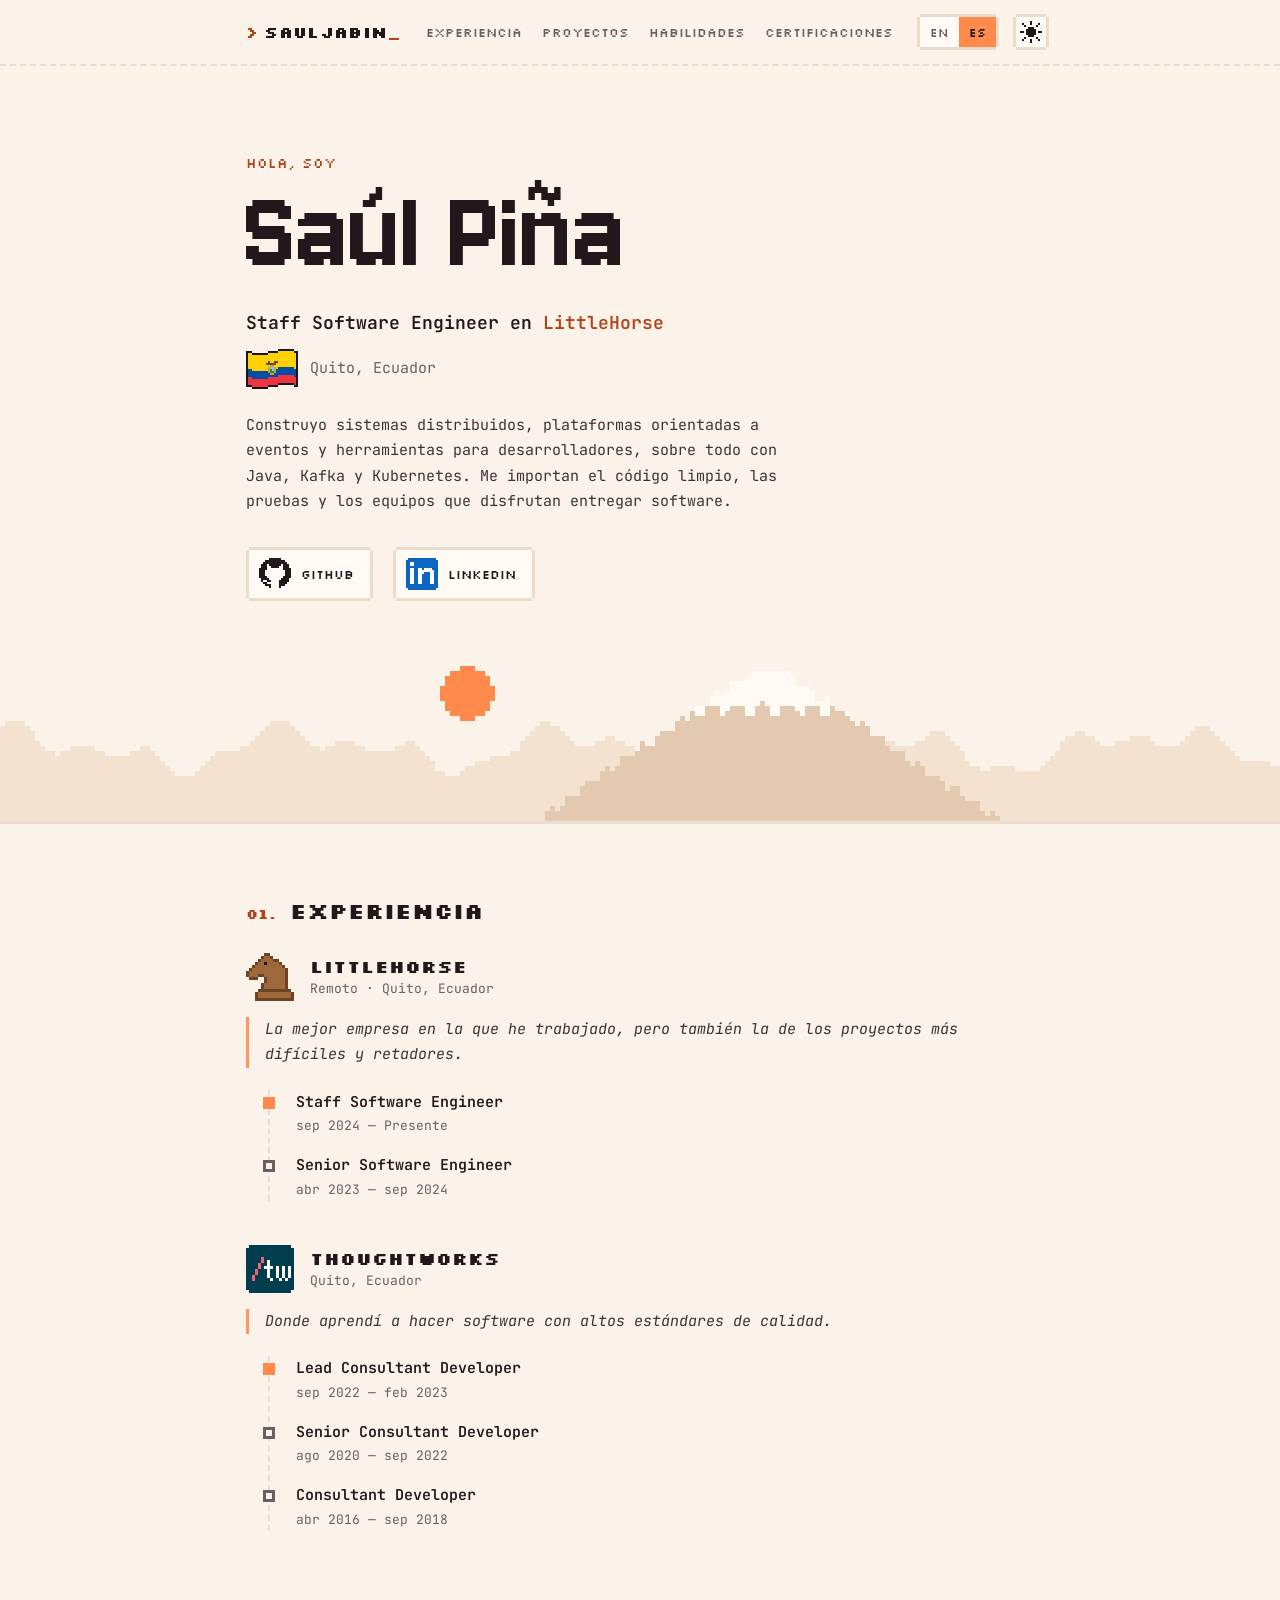
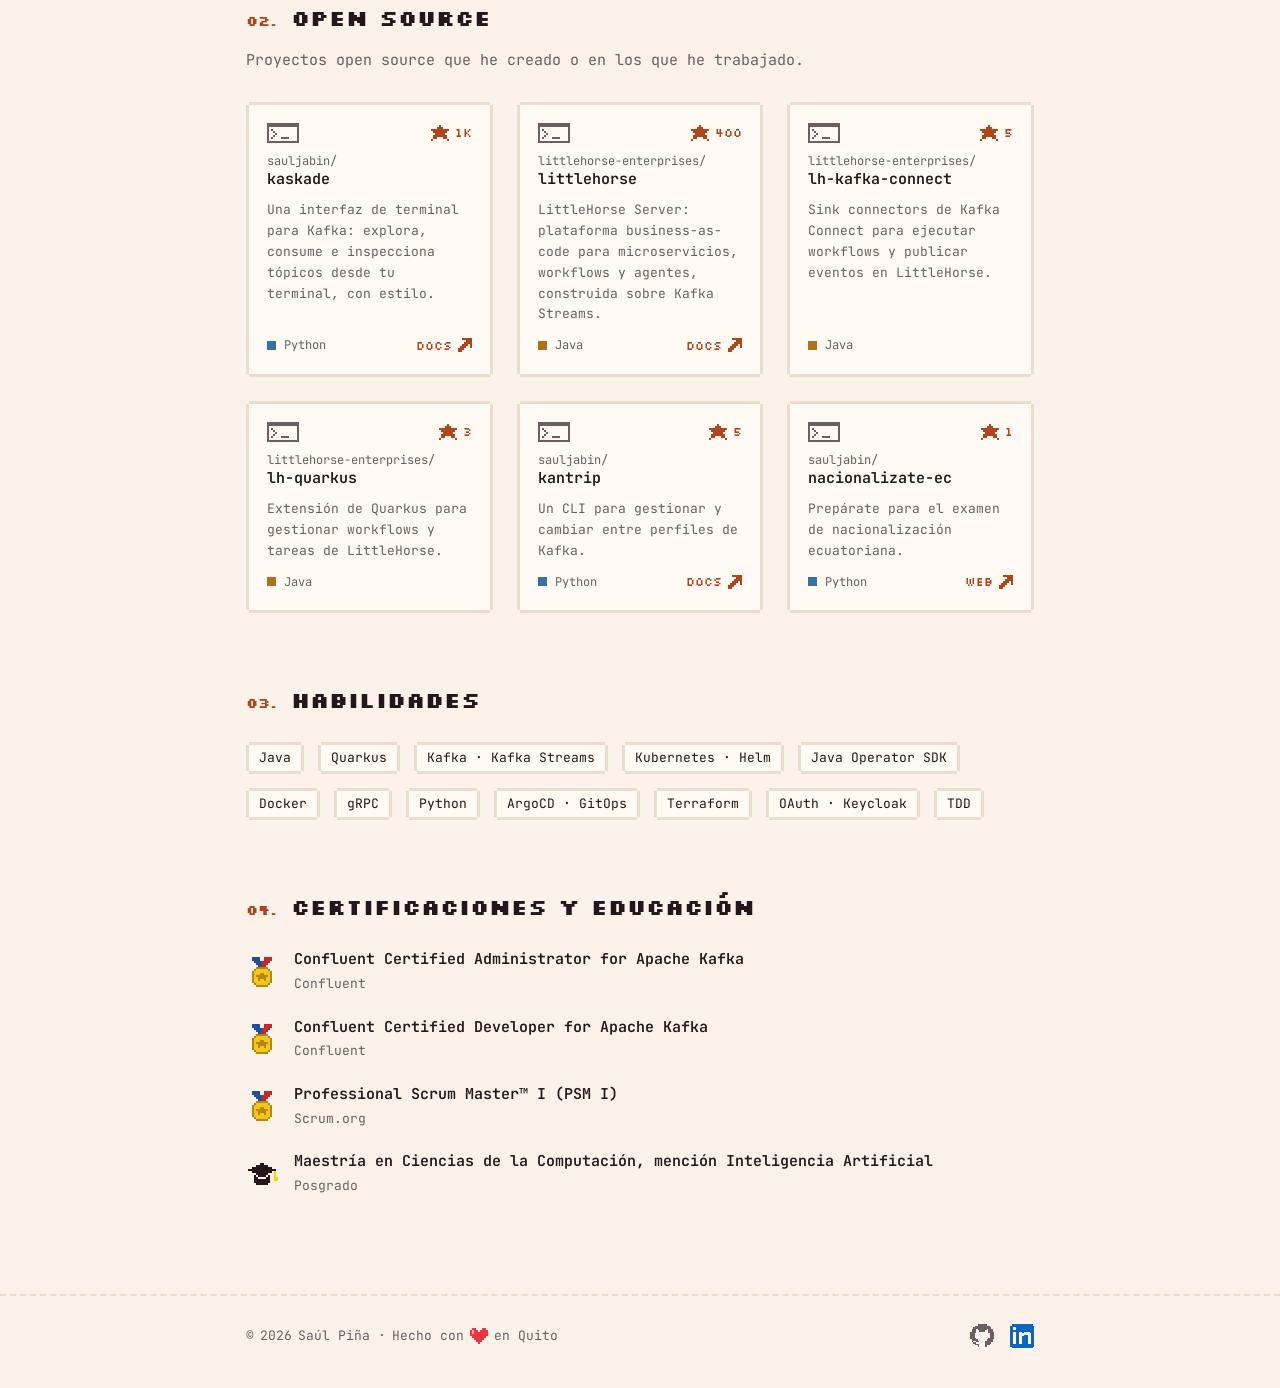
==== commit 48be1d6a: "feat(theme): switch to a warm sunset palette The site now uses an Andean sunset palette instead of E" ====
--- a/es/index.html
+++ b/es/index.html
@@ -12,10 +12,10 @@
     <link rel="alternate" hreflang="en" href="https://sauljabin.dev/">
     <link rel="alternate" hreflang="es" href="https://sauljabin.dev/es/">
     <link rel="alternate" hreflang="x-default" href="https://sauljabin.dev/">
-    <link rel="icon" href="/favicon.svg?v=9bf5a521" type="image/svg+xml">
-    <link rel="apple-touch-icon" href="/apple-touch-icon.png?v=31f1ea6d">
-    <meta name="theme-color" content="#0e0f13" media="(prefers-color-scheme: dark)">
-    <meta name="theme-color" content="#f6f3ea" media="(prefers-color-scheme: light)">
+    <link rel="icon" href="/favicon.svg?v=eb1f086b" type="image/svg+xml">
+    <link rel="apple-touch-icon" href="/apple-touch-icon.png?v=f8c574b7">
+    <meta name="theme-color" content="#16111b" media="(prefers-color-scheme: dark)">
+    <meta name="theme-color" content="#fbf3ea" media="(prefers-color-scheme: light)">
 
     <meta property="og:type" content="profile">
     <meta property="og:site_name" content="sauljabin.dev">
@@ -24,7 +24,7 @@
     <meta property="og:description" content="Sistemas distribuidos, Apache Kafka, Kubernetes y Java desde Quito, Ecuador." data-i18n-content="meta.ogDescription">
     <meta property="og:locale" content="es_EC" data-i18n-content="meta.locale">
     <meta property="og:locale:alternate" content="en_US" data-i18n-content="meta.localeAlternate">
-    <meta property="og:image" content="https://sauljabin.dev/assets/img/og.png?v=f5eff0d9">
+    <meta property="og:image" content="https://sauljabin.dev/assets/img/og.png?v=669d6490">
     <meta property="og:image:width" content="1200">
     <meta property="og:image:height" content="630">
     <meta property="og:image:alt" content="Pixel art: Saúl Piña, Staff Software Engineer, con la bandera de Ecuador y el volcán Cotopaxi" data-i18n-content="meta.imageAlt">
@@ -32,7 +32,7 @@
     <meta property="profile:last_name" content="Piña">
     <meta property="profile:username" content="sauljabin">
     <meta name="twitter:card" content="summary_large_image">
-    <meta name="twitter:image" content="https://sauljabin.dev/assets/img/og.png?v=f5eff0d9">
+    <meta name="twitter:image" content="https://sauljabin.dev/assets/img/og.png?v=669d6490">
 
     <script type="application/ld+json">
       {
@@ -75,8 +75,8 @@
     <link rel="preconnect" href="https://fonts.googleapis.com">
     <link rel="preconnect" href="https://fonts.gstatic.com" crossorigin>
     <link href="https://fonts.googleapis.com/css2?family=Jersey+10&family=JetBrains+Mono:ital,wght@0,400;0,600;1,400&family=Silkscreen:wght@400;700&display=swap" rel="stylesheet">
-    <link rel="stylesheet" href="/assets/css/style.css?v=76ed0b39">
-    <script src="/assets/js/main.js?v=8b68b13b" defer></script>
+    <link rel="stylesheet" href="/assets/css/style.css?v=6751751a">
+    <script src="/assets/js/main.js?v=0820e6c2" defer></script>
   </head>
   <body>
     <a class="skip" href="#main" data-i18n="skip">Saltar al contenido</a>
--- a/assets/css/style.css
+++ b/assets/css/style.css
@@ -1,19 +1,19 @@
 :root {
-  --bg: #0e0f13;
-  --surface: #15171d;
-  --text: #e9e6dc;
-  --muted: #8d909b;
-  --line: #2a2d36;
-  --accent: #ffd100;
-  --accent-text: #ffd100;
-  --on-accent: #0e0f13;
-  --link: #ffd100;
-  --scene-far: #1b1e26;
-  --scene-mountain: #262a35;
-  --scene-snow: #d9dce4;
-  --scene-sun: #ffd100;
-  --condor-body: #5b6070;
-  --condor-white: #e9e6dc;
+  --bg: #16111b;
+  --surface: #1f1826;
+  --text: #f1e7dc;
+  --muted: #a0919f;
+  --line: #33293c;
+  --accent: #ff8a4c;
+  --accent-text: #ff8a4c;
+  --on-accent: #16111b;
+  --link: #ff8a4c;
+  --scene-far: #241b2e;
+  --scene-mountain: #33263f;
+  --scene-snow: #f1e7dc;
+  --scene-sun: #ff8a4c;
+  --condor-body: #6b5a78;
+  --condor-white: #f1e7dc;
 
   --px: 3px;
   --control: 30px;
@@ -26,37 +26,37 @@
 
 @media (prefers-color-scheme: light) {
   :root:not([data-theme="dark"]) {
-    --bg: #f6f3ea;
-    --surface: #fffdf7;
-    --text: #1a1b20;
-    --muted: #5f6270;
-    --line: #d9d3c3;
-    --accent-text: #034ea2;
-    --link: #034ea2;
-    --scene-far: #e7e1d1;
-    --scene-mountain: #d3cbb6;
-    --scene-snow: #fffdf7;
-    --scene-sun: #ffd100;
-    --condor-body: #2b2c33;
-    --condor-white: #aaa497;
+    --bg: #fbf3ea;
+    --surface: #fffaf4;
+    --text: #24171c;
+    --muted: #6e5d63;
+    --line: #ecdccb;
+    --accent-text: #b2441a;
+    --link: #b2441a;
+    --scene-far: #f3e2d0;
+    --scene-mountain: #e3c9b0;
+    --scene-snow: #fffaf4;
+    --scene-sun: #ff8a4c;
+    --condor-body: #2d2027;
+    --condor-white: #b7a395;
     color-scheme: light;
   }
 }
 
 :root[data-theme="light"] {
-  --bg: #f6f3ea;
-  --surface: #fffdf7;
-  --text: #1a1b20;
-  --muted: #5f6270;
-  --line: #d9d3c3;
-  --accent-text: #034ea2;
-  --link: #034ea2;
-  --scene-far: #e7e1d1;
-  --scene-mountain: #d3cbb6;
-  --scene-snow: #fffdf7;
-  --scene-sun: #ffd100;
-  --condor-body: #2b2c33;
-  --condor-white: #aaa497;
+  --bg: #fbf3ea;
+  --surface: #fffaf4;
+  --text: #24171c;
+  --muted: #6e5d63;
+  --line: #ecdccb;
+  --accent-text: #b2441a;
+  --link: #b2441a;
+  --scene-far: #f3e2d0;
+  --scene-mountain: #e3c9b0;
+  --scene-snow: #fffaf4;
+  --scene-sun: #ff8a4c;
+  --condor-body: #2d2027;
+  --condor-white: #b7a395;
   color-scheme: light;
 }
 
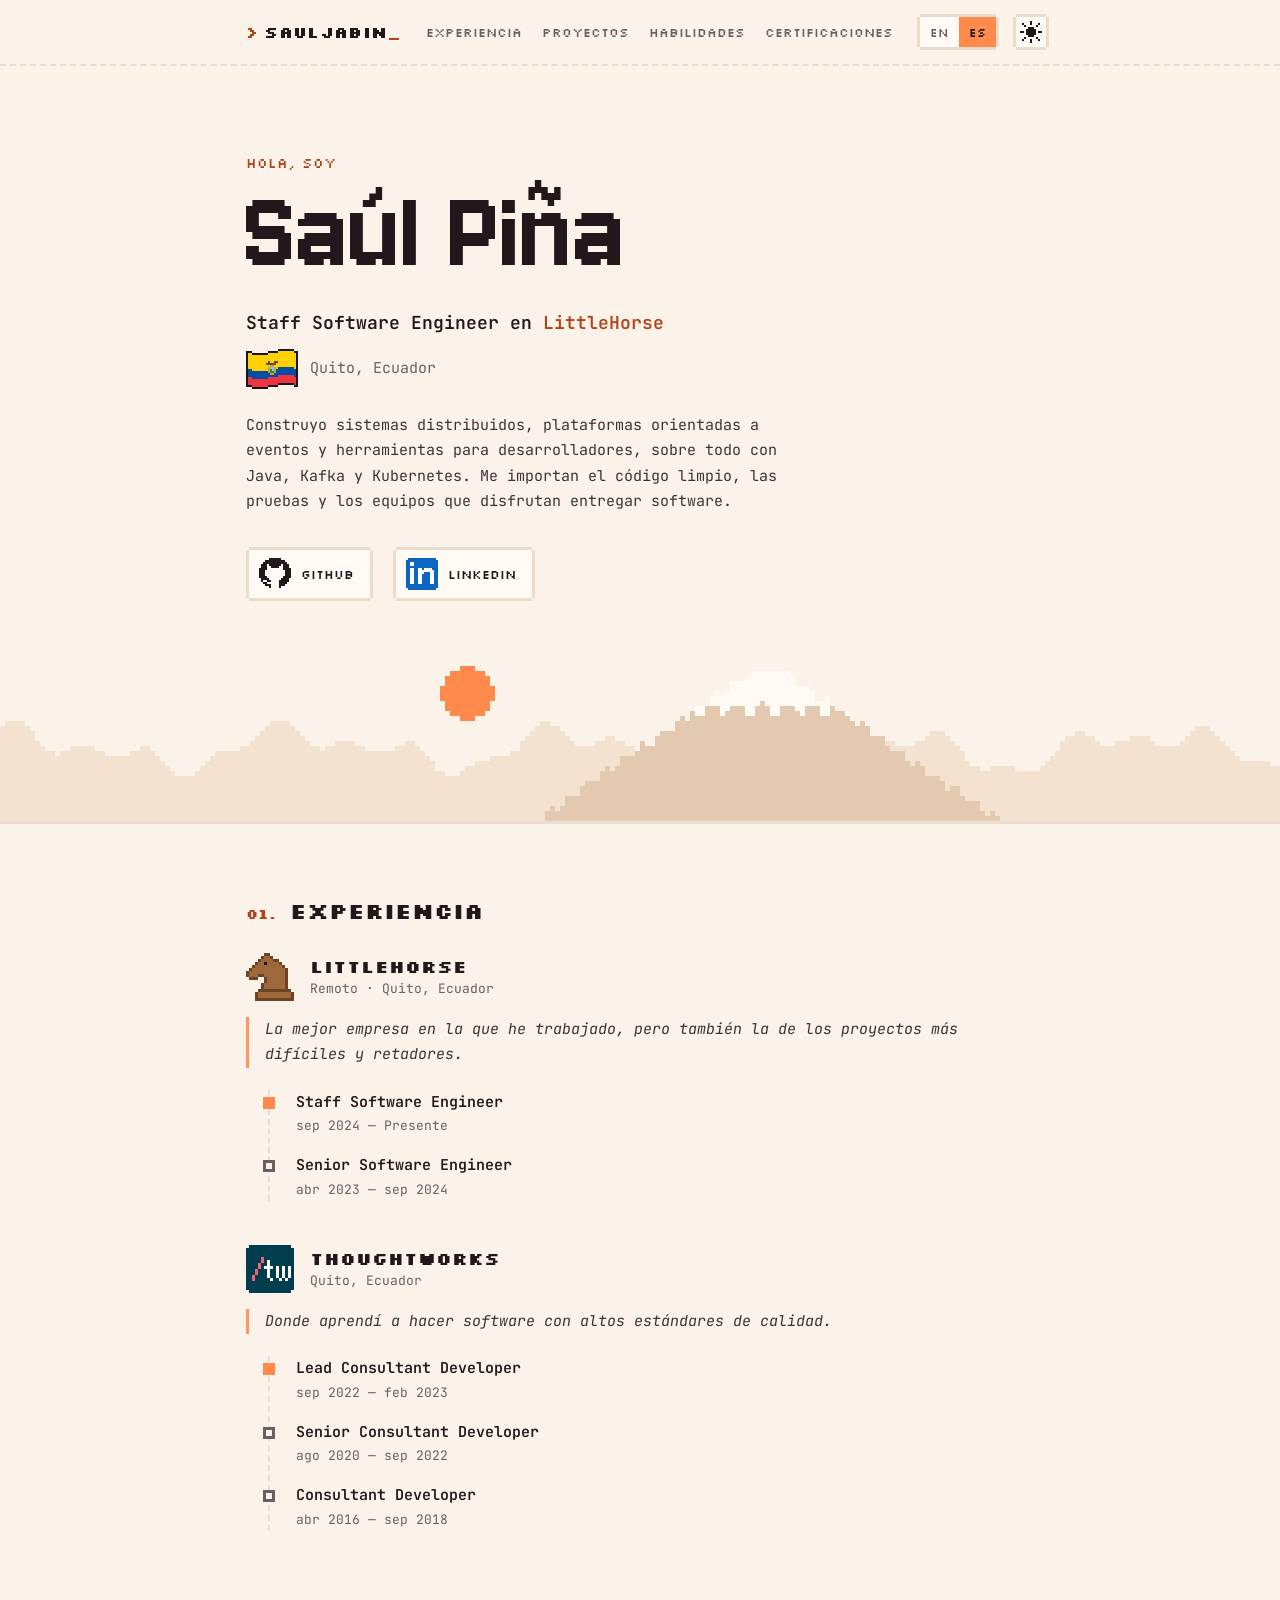
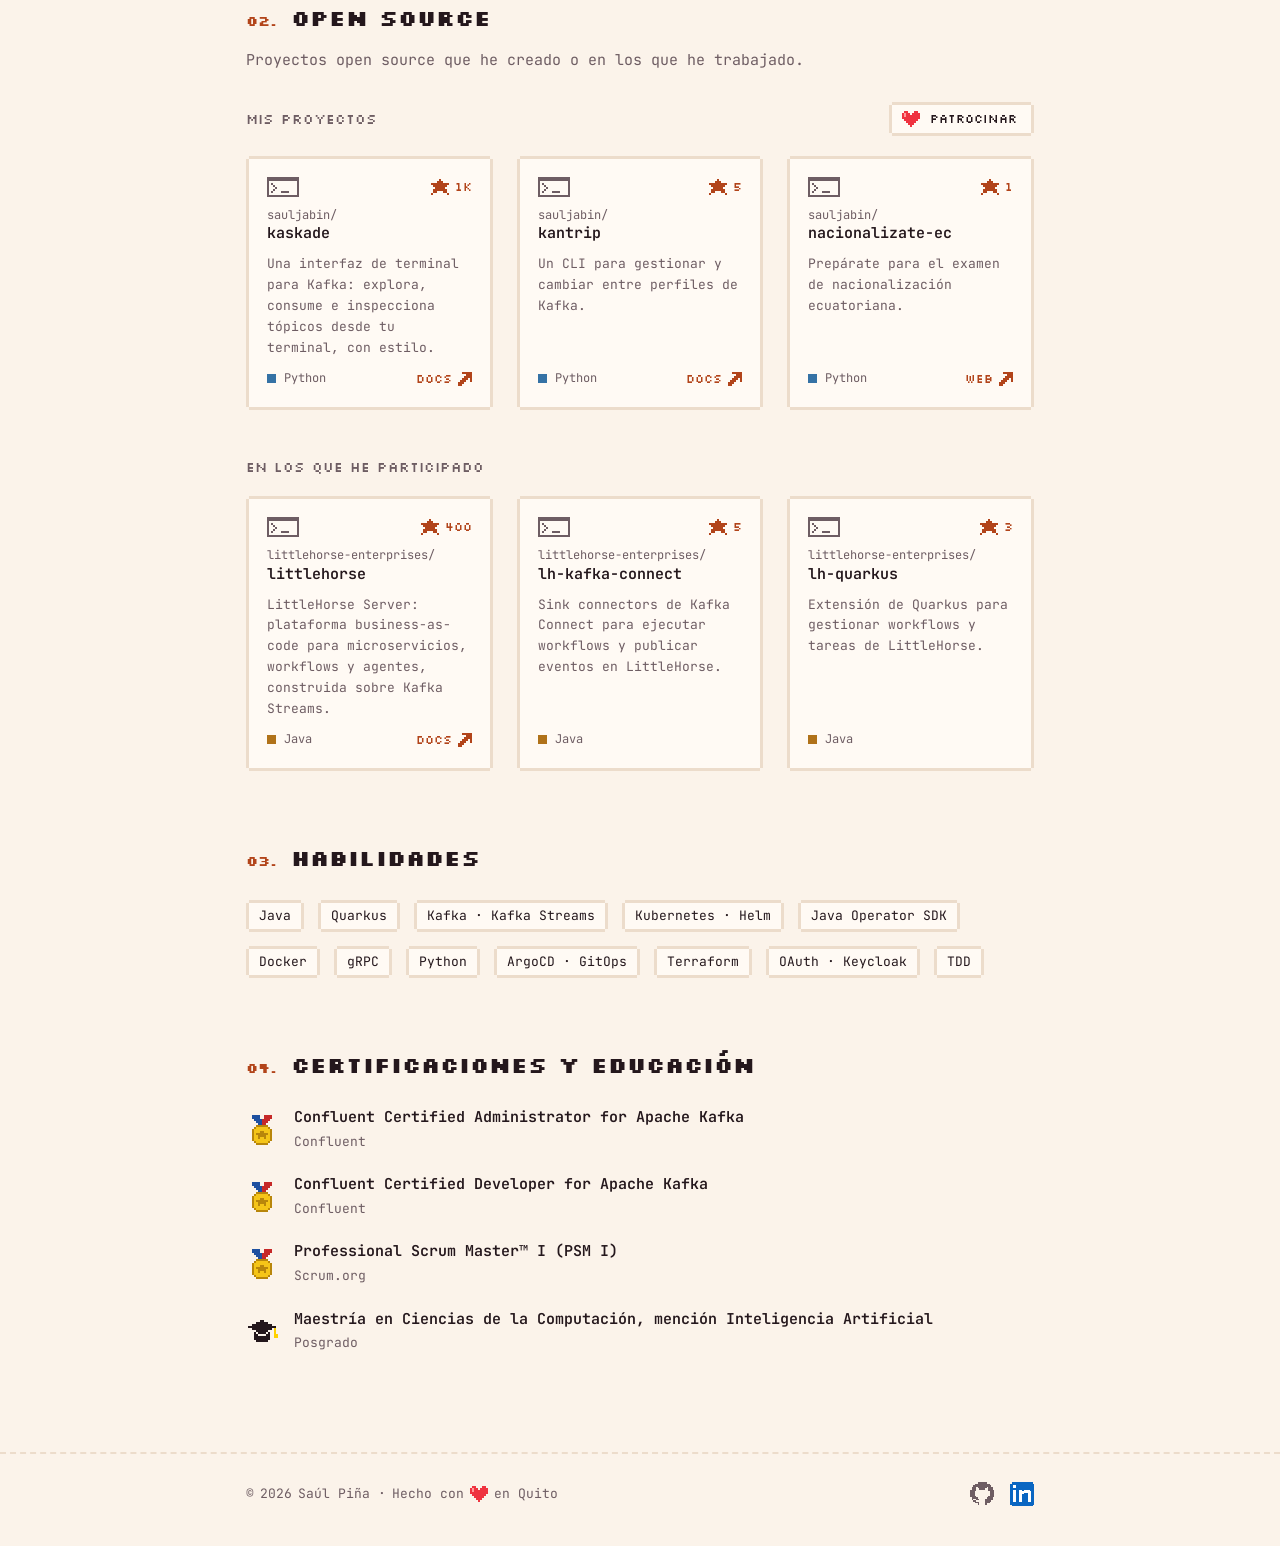
==== commit 589ffa6a: "feat(projects): separate my projects from contributions and add sponsors Open source projects were o" ====
--- a/es/index.html
+++ b/es/index.html
@@ -75,7 +75,7 @@
     <link rel="preconnect" href="https://fonts.googleapis.com">
     <link rel="preconnect" href="https://fonts.gstatic.com" crossorigin>
     <link href="https://fonts.googleapis.com/css2?family=Jersey+10&family=JetBrains+Mono:ital,wght@0,400;0,600;1,400&family=Silkscreen:wght@400;700&display=swap" rel="stylesheet">
-    <link rel="stylesheet" href="/assets/css/style.css?v=6751751a">
+    <link rel="stylesheet" href="/assets/css/style.css?v=675bc877">
     <script src="/assets/js/main.js?v=0820e6c2" defer></script>
   </head>
   <body>
@@ -207,6 +207,13 @@
         <h2><span class="num">02</span><span data-i18n="projects.title">Open source</span></h2>
         <p class="lead" data-i18n="projects.lead">Proyectos open source que he creado o en los que he trabajado.</p>
 
+        <div class="group-head">
+          <h3 class="group-title" data-i18n="projects.mine">Mis proyectos</h3>
+          <a class="btn sponsor" href="https://github.com/sponsors/sauljabin" target="_blank" rel="noopener">
+            <svg class="px" width="18" height="16" aria-hidden="true"><use href="/assets/img/pixel.svg?v=e0c99837#heart"/></svg>
+            <span data-i18n="projects.sponsor">Patrocinar</span>
+          </a>
+        </div>
         <ul class="grid">
           <li class="card" data-repo="sauljabin/kaskade">
             <div class="card-top">
@@ -220,6 +227,36 @@
               <a class="site" href="https://sauljabin.dev/kaskade/" target="_blank" rel="noopener">docs <svg class="px" width="14" height="14" aria-hidden="true"><use href="/assets/img/pixel.svg?v=e0c99837#arrow"/></svg></a>
             </div>
           </li>
+          <li class="card" data-repo="sauljabin/kantrip">
+            <div class="card-top">
+              <svg class="px" width="32" height="20" aria-hidden="true"><use href="/assets/img/pixel.svg?v=e0c99837#terminal"/></svg>
+              <span class="stars" title="GitHub stars"><svg class="px" width="18" height="16" aria-hidden="true"><use href="/assets/img/pixel.svg?v=e0c99837#star"/></svg><span class="stars-count">5</span></span>
+            </div>
+            <h3><a class="card-link" href="https://github.com/sauljabin/kantrip" target="_blank" rel="noopener"><span class="owner">sauljabin/</span>kantrip</a></h3>
+            <p data-i18n="projects.kantrip">Un CLI para gestionar y cambiar entre perfiles de Kafka.</p>
+            <div class="card-foot">
+              <span class="langtag" style="--lang: #3572a5">Python</span>
+              <a class="site" href="https://sauljabin.dev/kantrip/" target="_blank" rel="noopener">docs <svg class="px" width="14" height="14" aria-hidden="true"><use href="/assets/img/pixel.svg?v=e0c99837#arrow"/></svg></a>
+            </div>
+          </li>
+          <li class="card" data-repo="sauljabin/nacionalizate-ec">
+            <div class="card-top">
+              <svg class="px" width="32" height="20" aria-hidden="true"><use href="/assets/img/pixel.svg?v=e0c99837#terminal"/></svg>
+              <span class="stars" title="GitHub stars"><svg class="px" width="18" height="16" aria-hidden="true"><use href="/assets/img/pixel.svg?v=e0c99837#star"/></svg><span class="stars-count">1</span></span>
+            </div>
+            <h3><a class="card-link" href="https://github.com/sauljabin/nacionalizate-ec" target="_blank" rel="noopener"><span class="owner">sauljabin/</span>nacionalizate-ec</a></h3>
+            <p data-i18n="projects.nacionalizate">Prepárate para el examen de nacionalización ecuatoriana.</p>
+            <div class="card-foot">
+              <span class="langtag" style="--lang: #3572a5">Python</span>
+              <a class="site" href="https://sauljabin.dev/nacionalizate-ec/" target="_blank" rel="noopener">web <svg class="px" width="14" height="14" aria-hidden="true"><use href="/assets/img/pixel.svg?v=e0c99837#arrow"/></svg></a>
+            </div>
+          </li>
+        </ul>
+
+        <div class="group-head">
+          <h3 class="group-title" data-i18n="projects.contributed">En los que he participado</h3>
+        </div>
+        <ul class="grid">
           <li class="card" data-repo="littlehorse-enterprises/littlehorse">
             <div class="card-top">
               <svg class="px" width="32" height="20" aria-hidden="true"><use href="/assets/img/pixel.svg?v=e0c99837#terminal"/></svg>
@@ -252,30 +289,6 @@
             <p data-i18n="projects.lhQuarkus">Extensión de Quarkus para gestionar workflows y tareas de LittleHorse.</p>
             <div class="card-foot">
               <span class="langtag" style="--lang: #b07219">Java</span>
-            </div>
-          </li>
-          <li class="card" data-repo="sauljabin/kantrip">
-            <div class="card-top">
-              <svg class="px" width="32" height="20" aria-hidden="true"><use href="/assets/img/pixel.svg?v=e0c99837#terminal"/></svg>
-              <span class="stars" title="GitHub stars"><svg class="px" width="18" height="16" aria-hidden="true"><use href="/assets/img/pixel.svg?v=e0c99837#star"/></svg><span class="stars-count">5</span></span>
-            </div>
-            <h3><a class="card-link" href="https://github.com/sauljabin/kantrip" target="_blank" rel="noopener"><span class="owner">sauljabin/</span>kantrip</a></h3>
-            <p data-i18n="projects.kantrip">Un CLI para gestionar y cambiar entre perfiles de Kafka.</p>
-            <div class="card-foot">
-              <span class="langtag" style="--lang: #3572a5">Python</span>
-              <a class="site" href="https://sauljabin.dev/kantrip/" target="_blank" rel="noopener">docs <svg class="px" width="14" height="14" aria-hidden="true"><use href="/assets/img/pixel.svg?v=e0c99837#arrow"/></svg></a>
-            </div>
-          </li>
-          <li class="card" data-repo="sauljabin/nacionalizate-ec">
-            <div class="card-top">
-              <svg class="px" width="32" height="20" aria-hidden="true"><use href="/assets/img/pixel.svg?v=e0c99837#terminal"/></svg>
-              <span class="stars" title="GitHub stars"><svg class="px" width="18" height="16" aria-hidden="true"><use href="/assets/img/pixel.svg?v=e0c99837#star"/></svg><span class="stars-count">1</span></span>
-            </div>
-            <h3><a class="card-link" href="https://github.com/sauljabin/nacionalizate-ec" target="_blank" rel="noopener"><span class="owner">sauljabin/</span>nacionalizate-ec</a></h3>
-            <p data-i18n="projects.nacionalizate">Prepárate para el examen de nacionalización ecuatoriana.</p>
-            <div class="card-foot">
-              <span class="langtag" style="--lang: #3572a5">Python</span>
-              <a class="site" href="https://sauljabin.dev/nacionalizate-ec/" target="_blank" rel="noopener">web <svg class="px" width="14" height="14" aria-hidden="true"><use href="/assets/img/pixel.svg?v=e0c99837#arrow"/></svg></a>
             </div>
           </li>
         </ul>
--- a/assets/css/style.css
+++ b/assets/css/style.css
@@ -407,18 +407,32 @@
   color: var(--scene-sun);
 }
 
-/* the condor glides across the sky, bobs a little and flaps now and then */
+/* the condor flies in from far away: it starts small and grows as it
+   crosses, in whole steps (--k px per sprite pixel) so it stays sharp */
+@property --k {
+  syntax: "<integer>";
+  inherits: false;
+  initial-value: 1;
+}
+
 .condor {
+  --k: 1;
   position: absolute;
-  top: calc(3 * var(--s));
-  left: calc(-35 * var(--s));
-  width: calc(35 * var(--s));
-  height: calc(8 * var(--s));
+  top: calc(7 * var(--s) - 4px * var(--k));
+  width: calc(35px * var(--k));
+  height: calc(8px * var(--k));
   animation:
     condor-fly 42s linear infinite,
+    condor-grow-4 42s linear infinite,
     condor-bob 3s steps(1, end) infinite;
   /* start mid-flight so it is already in view when the page opens */
-  animation-delay: -15s, 0s;
+  animation-delay: -15s, -15s, 0s;
+}
+
+@media (min-width: 720px) {
+  .condor {
+    animation-name: condor-fly, condor-grow-5, condor-bob;
+  }
 }
 
 .condor-body {
@@ -439,14 +453,30 @@
 }
 
 @keyframes condor-fly {
+  from {
+    left: -40px;
+  }
   to {
     left: 100%;
   }
 }
 
+/* grow up to the landscape's pixel size: 4px on phones, 5px on wider screens */
+@keyframes condor-grow-4 {
+  to {
+    --k: 4;
+  }
+}
+
+@keyframes condor-grow-5 {
+  to {
+    --k: 5;
+  }
+}
+
 @keyframes condor-bob {
   50% {
-    transform: translateY(var(--s));
+    transform: translateY(calc(1px * var(--k)));
   }
 }
 
@@ -672,6 +702,29 @@
   font: 400 12px var(--font-pixel);
 }
 
+.group-head {
+  display: flex;
+  flex-wrap: wrap;
+  justify-content: space-between;
+  align-items: center;
+  gap: 12px;
+  margin-bottom: 20px;
+}
+
+.grid + .group-head {
+  margin-top: 48px;
+}
+
+.group-title {
+  font: 400 14px var(--font-pixel);
+  color: var(--muted);
+}
+
+.sponsor {
+  padding: 6px 14px 6px 10px;
+  font-size: 12px;
+}
+
 /* skills */
 
 .chips {
@@ -779,6 +832,7 @@
   }
 
   .condor {
+    --k: 4;
     left: 18%;
   }
 }
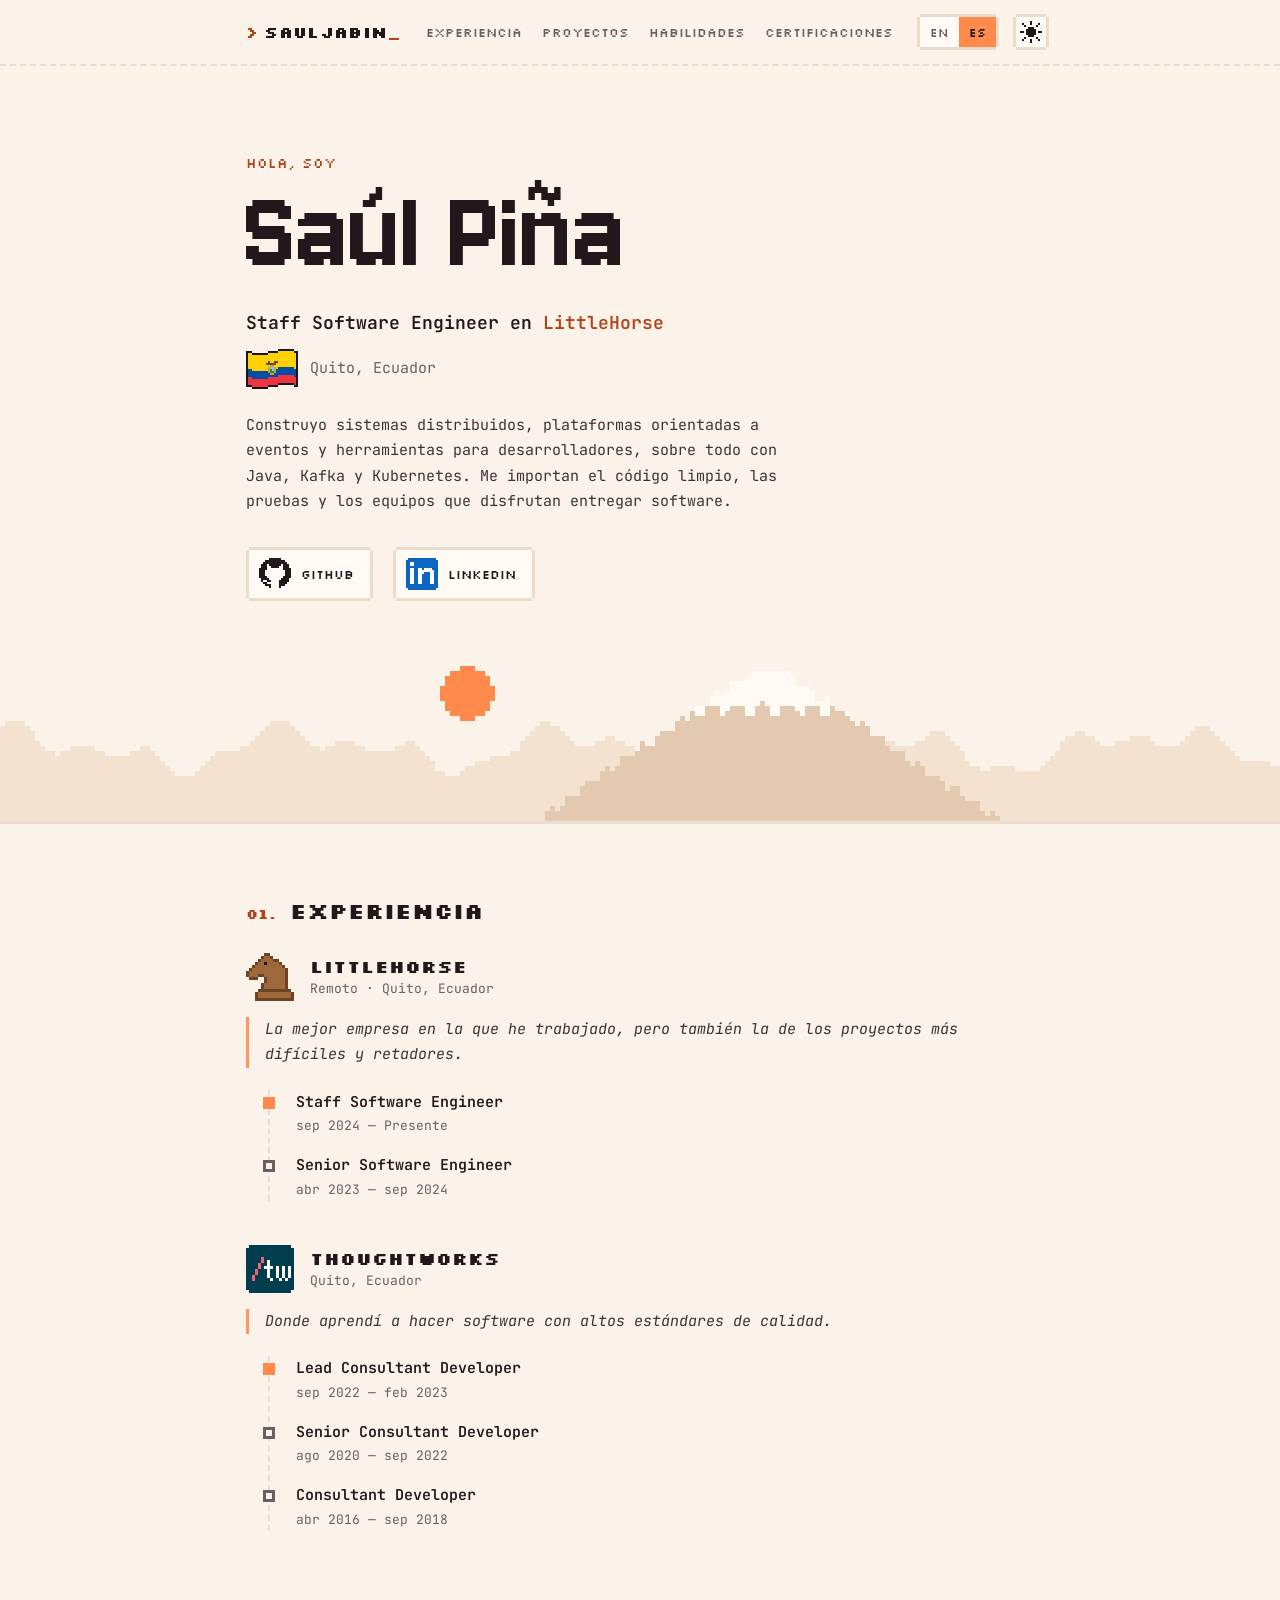
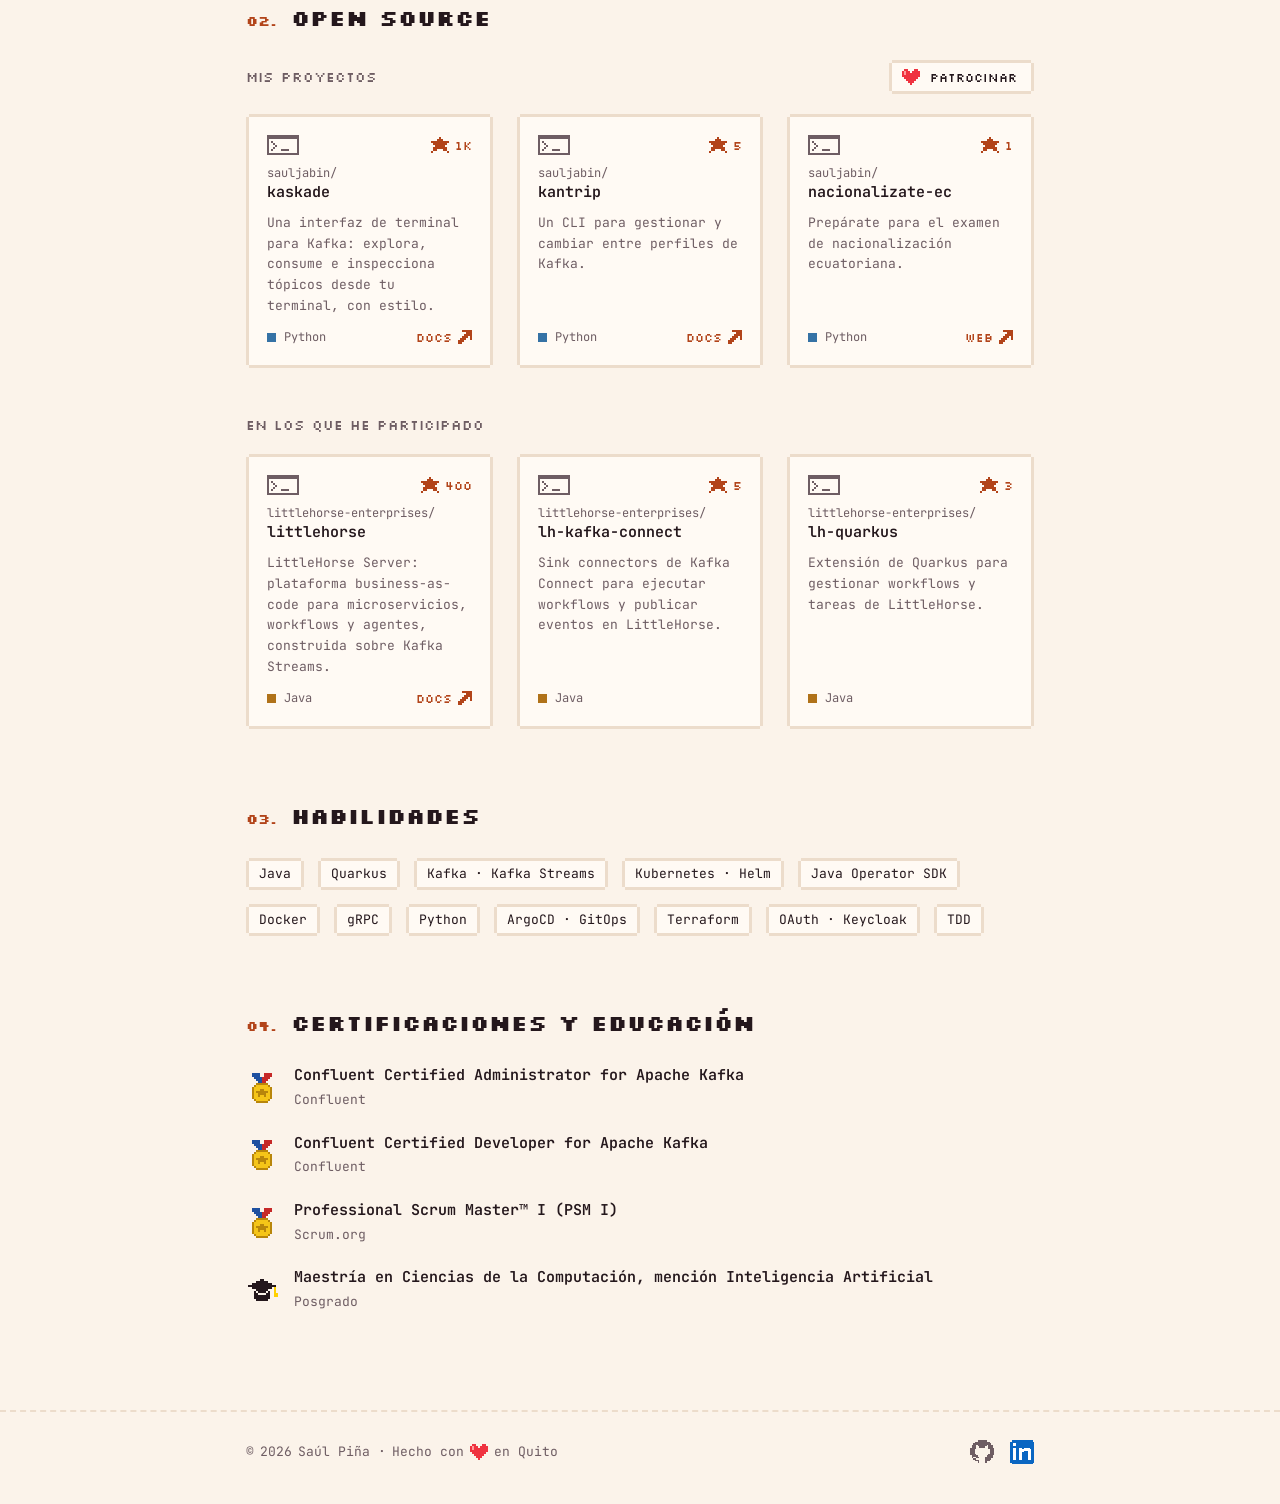
==== commit 121506f4: "feat(projects): remove the intro line above the project groups The sentence repeated what the sectio" ====
--- a/es/index.html
+++ b/es/index.html
@@ -75,7 +75,7 @@
     <link rel="preconnect" href="https://fonts.googleapis.com">
     <link rel="preconnect" href="https://fonts.gstatic.com" crossorigin>
     <link href="https://fonts.googleapis.com/css2?family=Jersey+10&family=JetBrains+Mono:ital,wght@0,400;0,600;1,400&family=Silkscreen:wght@400;700&display=swap" rel="stylesheet">
-    <link rel="stylesheet" href="/assets/css/style.css?v=675bc877">
+    <link rel="stylesheet" href="/assets/css/style.css?v=59e2024c">
     <script src="/assets/js/main.js?v=0820e6c2" defer></script>
   </head>
   <body>
@@ -205,8 +205,6 @@
 
       <section id="projects" class="section wrap">
         <h2><span class="num">02</span><span data-i18n="projects.title">Open source</span></h2>
-        <p class="lead" data-i18n="projects.lead">Proyectos open source que he creado o en los que he trabajado.</p>
-
         <div class="group-head">
           <h3 class="group-title" data-i18n="projects.mine">Mis proyectos</h3>
           <a class="btn sponsor" href="https://github.com/sponsors/sauljabin" target="_blank" rel="noopener">
--- a/assets/css/style.css
+++ b/assets/css/style.css
@@ -527,11 +527,6 @@
   content: ".";
 }
 
-.lead {
-  margin: -12px 0 28px;
-  color: var(--muted);
-}
-
 /* experience */
 
 .company + .company {
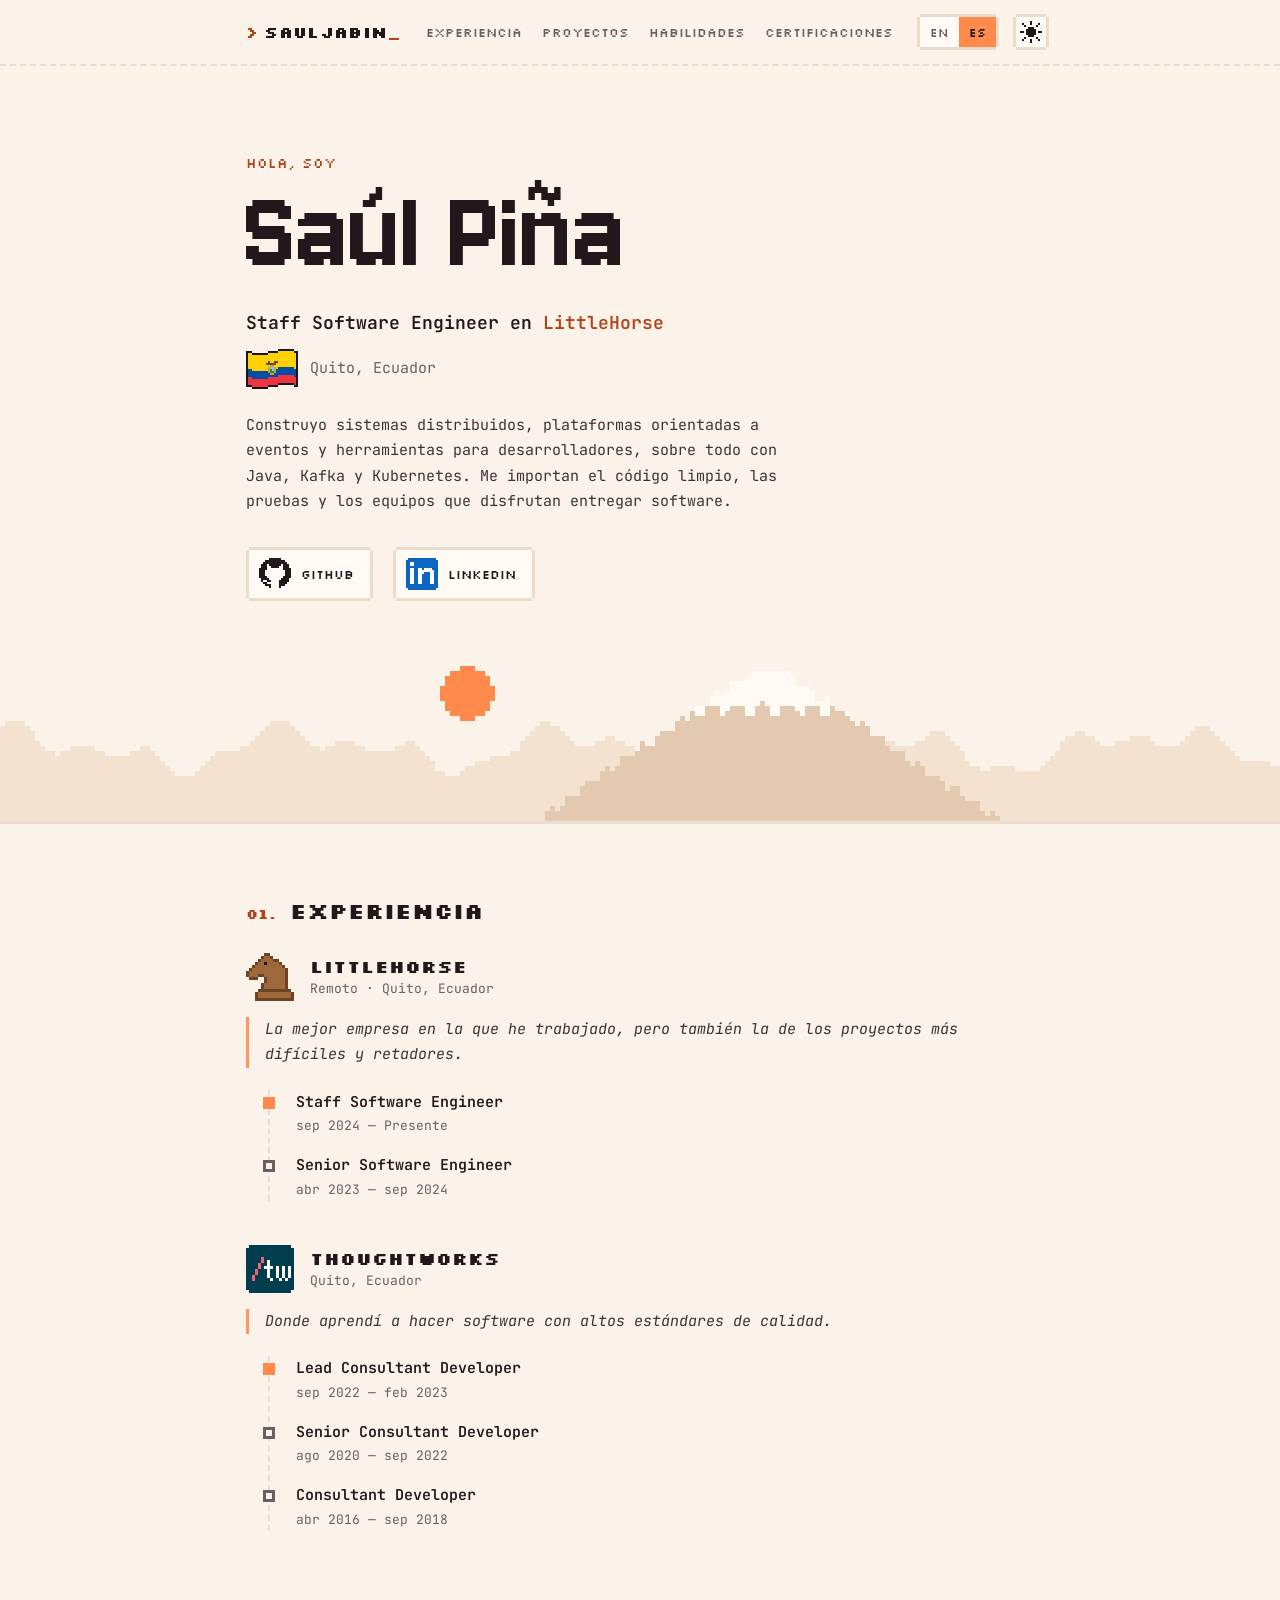
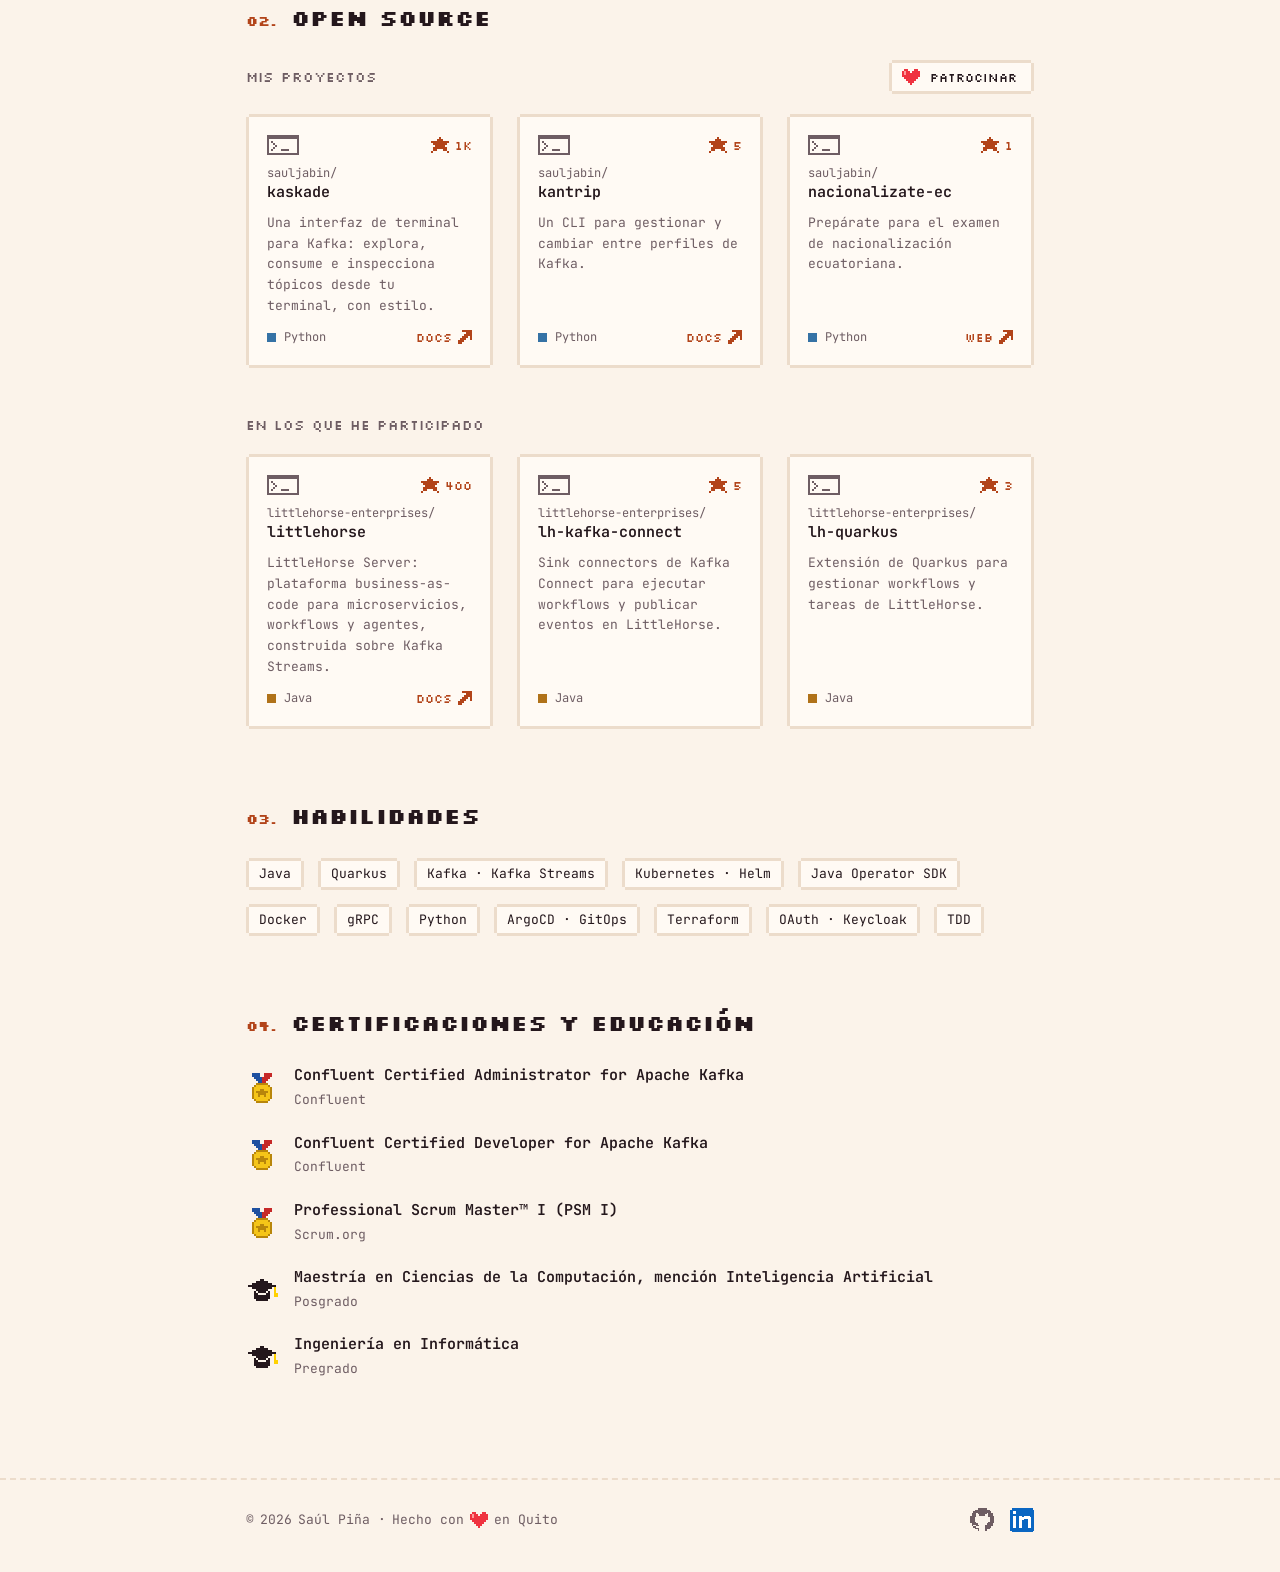
==== commit d65b826c: "feat(certs): add the bachelor's degree in software engineering The education list only showed the ma" ====
--- a/es/index.html
+++ b/es/index.html
@@ -51,7 +51,8 @@
           { "@type": "EducationalOccupationalCredential", "name": "Confluent Certified Administrator for Apache Kafka", "recognizedBy": { "@type": "Organization", "name": "Confluent" } },
           { "@type": "EducationalOccupationalCredential", "name": "Confluent Certified Developer for Apache Kafka", "recognizedBy": { "@type": "Organization", "name": "Confluent" } },
           { "@type": "EducationalOccupationalCredential", "name": "Professional Scrum Master I (PSM I)", "recognizedBy": { "@type": "Organization", "name": "Scrum.org" } },
-          { "@type": "EducationalOccupationalCredential", "name": "Master's Degree in Computer Science, mention in Artificial Intelligence", "credentialCategory": "degree" }
+          { "@type": "EducationalOccupationalCredential", "name": "Master's Degree in Computer Science, mention in Artificial Intelligence", "credentialCategory": "degree" },
+          { "@type": "EducationalOccupationalCredential", "name": "Bachelor's Degree in Software Engineering", "credentialCategory": "degree" }
         ],
         "sameAs": ["https://github.com/sauljabin", "https://www.linkedin.com/in/sauljabin/"]
       }
@@ -329,6 +330,10 @@
             <svg class="px" width="32" height="32" aria-hidden="true"><use href="/assets/img/pixel.svg?v=e0c99837#cap"/></svg>
             <div><strong data-i18n="certs.master">Maestría en Ciencias de la Computación, mención Inteligencia Artificial</strong><span class="meta" data-i18n="certs.masterMeta">Posgrado</span></div>
           </li>
+          <li>
+            <svg class="px" width="32" height="32" aria-hidden="true"><use href="/assets/img/pixel.svg?v=e0c99837#cap"/></svg>
+            <div><strong data-i18n="certs.bachelor">Ingeniería en Informática</strong><span class="meta" data-i18n="certs.bachelorMeta">Pregrado</span></div>
+          </li>
         </ul>
       </section>
     </main>
